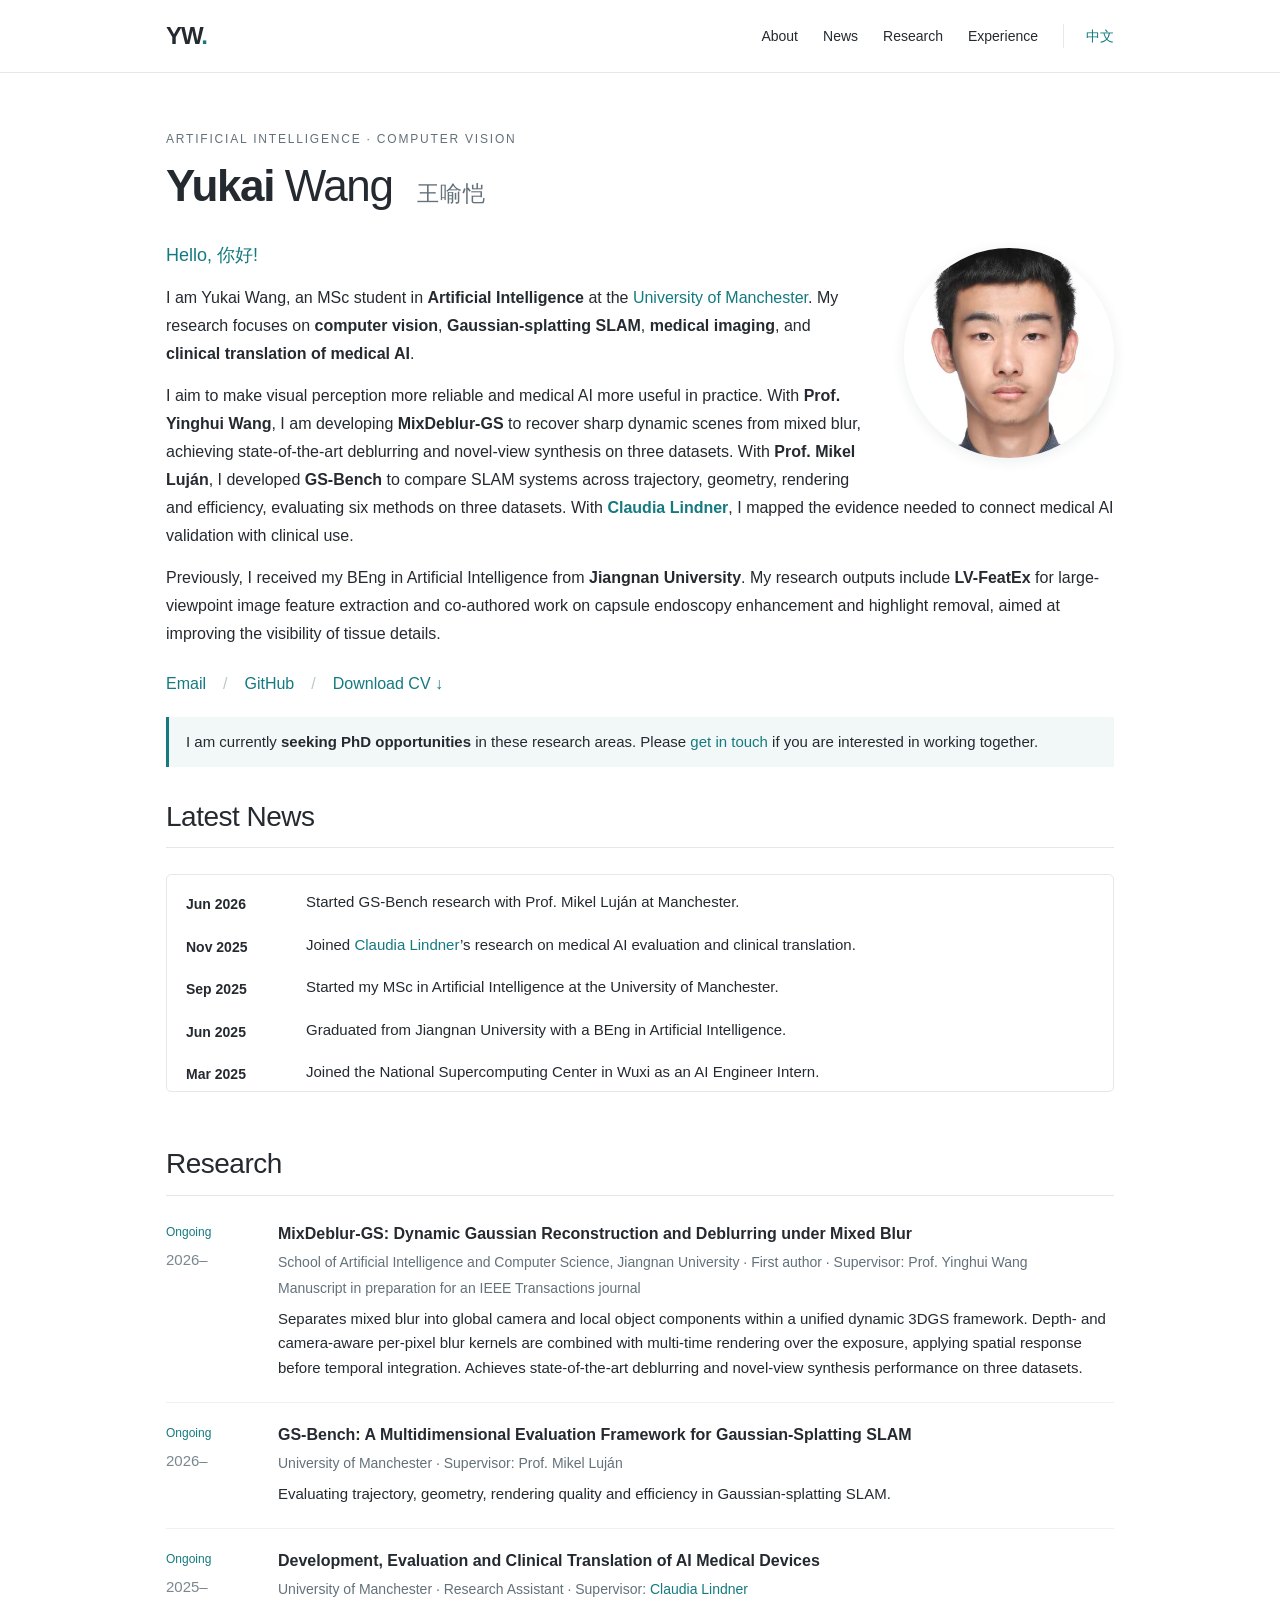
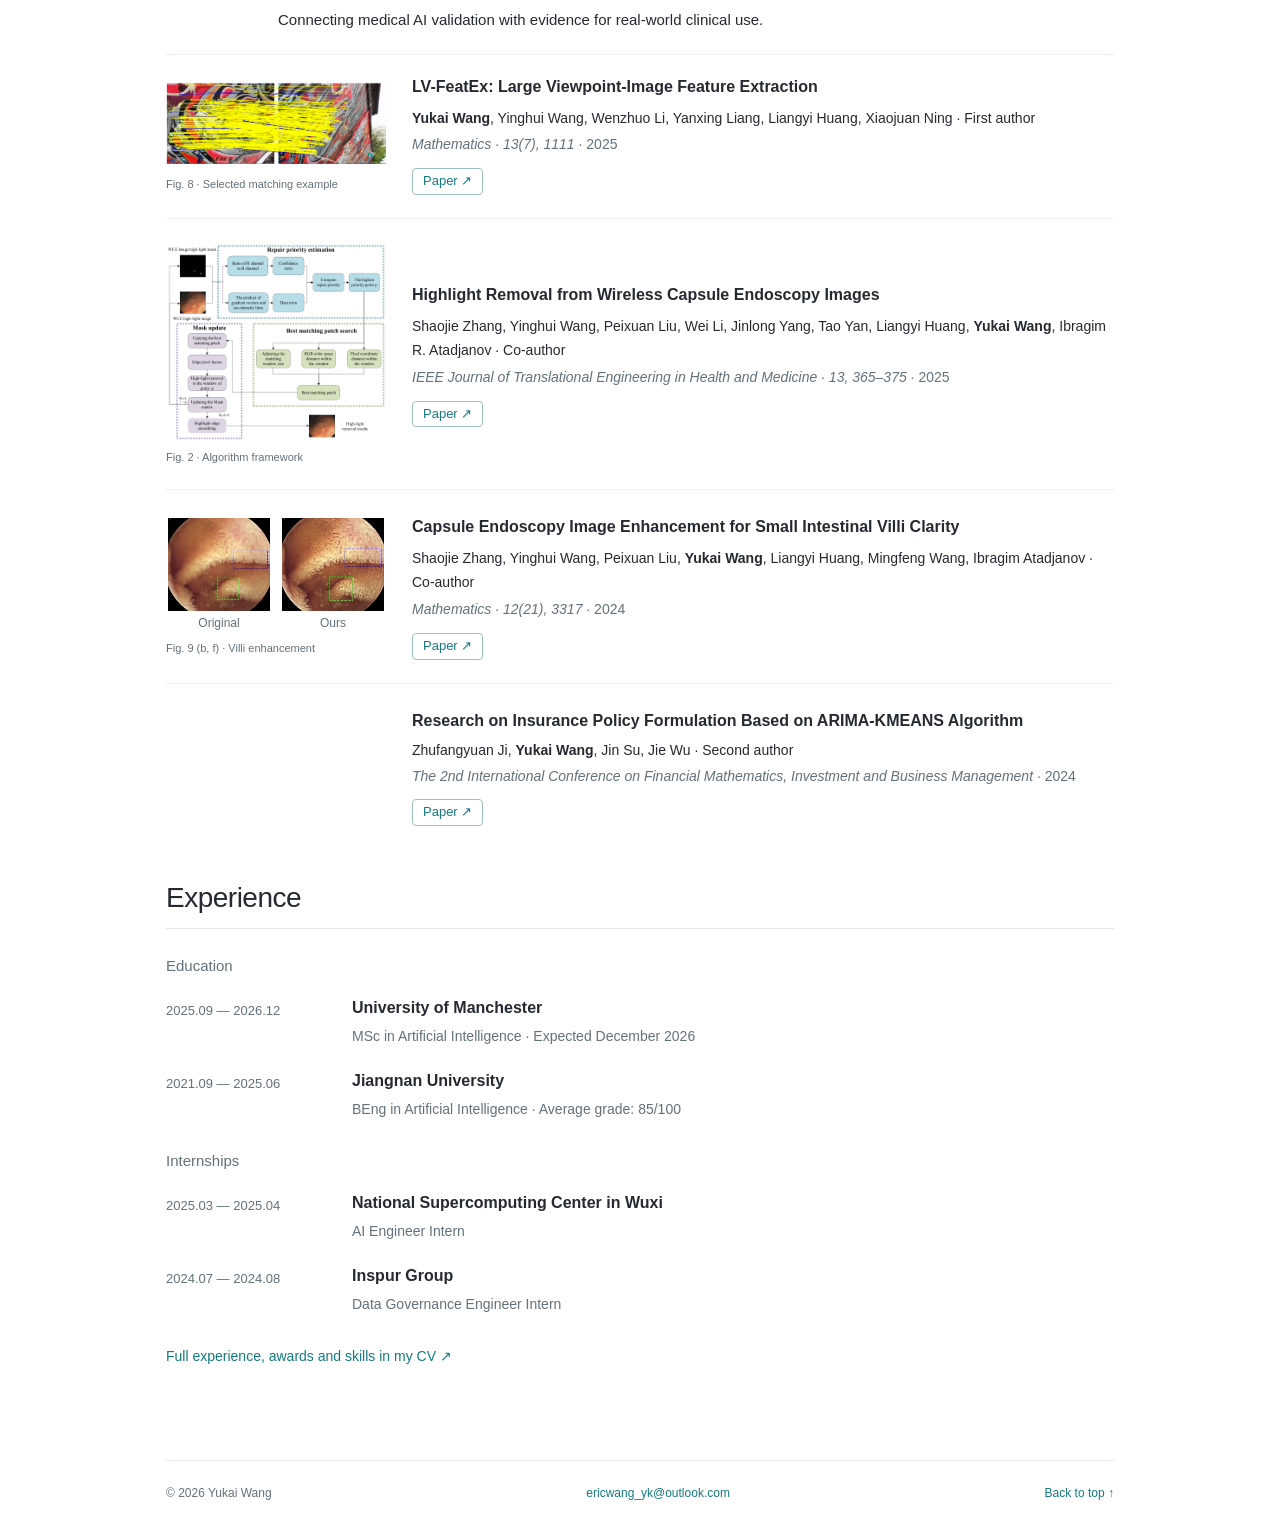
==== index.html @ 750ab18e "Add ongoing MixDeblur-GS research and update education" ====
<!doctype html>
<html lang="en"><head><meta charset="utf-8"><meta name="viewport" content="width=device-width, initial-scale=1"><title>Yukai Wang | Artificial Intelligence</title><meta name="description" content="Yukai Wang — MSc Artificial Intelligence at the University of Manchester. Research in computer vision, SLAM evaluation and medical AI."><meta name="author" content="Yukai Wang"><meta name="theme-color" content="#ffffff"><link rel="icon" href="favicon.svg" type="image/svg+xml"><link rel="stylesheet" href="style.css"><link rel="alternate" hreflang="en" href="https://ericwangyk.github.io/"><link rel="alternate" hreflang="zh-CN" href="https://ericwangyk.github.io/zh.html"><link rel="canonical" href="https://ericwangyk.github.io/"></head>
<body><a class="skip" href="#main">Skip to content</a><header class="topbar"><nav aria-label="Main navigation"><a class="wordmark" href="#about">YW<span>.</span></a><div class="navlinks"><a href="#about">About</a><a href="#news">News</a><a href="#publications">Research</a><a href="#experience">Experience</a><a class="language" href="zh.html" lang="zh-CN" aria-label="切换到中文版">中文</a></div></nav></header><main id="main"><section id="about" class="intro"><div class="heading"><p class="eyebrow">ARTIFICIAL INTELLIGENCE · COMPUTER VISION</p><h1><strong>Yukai</strong> Wang <span class="native">王喻恺</span></h1></div>
 <img class="portrait" src="portrait.jpg" alt="Portrait of Yukai Wang" width="210" height="210">
 <div class="bio"><p class="hello">Hello, 你好!</p><p>I am Yukai Wang, an MSc student in <strong>Artificial Intelligence</strong> at the <a href="https://www.manchester.ac.uk/">University of Manchester</a>. My research focuses on <strong>computer vision</strong>, <strong>Gaussian-splatting SLAM</strong>, <strong>medical imaging</strong>, and <strong>clinical translation of medical AI</strong>.</p>
 <p>I aim to make visual perception more reliable and medical AI more useful in practice. With <strong>Prof. Yinghui Wang</strong>, I am developing <strong>MixDeblur-GS</strong> to recover sharp dynamic scenes from mixed blur, achieving state-of-the-art deblurring and novel-view synthesis on three datasets. With <strong>Prof. Mikel Luján</strong>, I developed <strong>GS-Bench</strong> to compare SLAM systems across trajectory, geometry, rendering and efficiency, evaluating six methods on three datasets. With <strong><a href="https://personalpages.manchester.ac.uk/staff/claudia.lindner/">Claudia Lindner</a></strong>, I mapped the evidence needed to connect medical AI validation with clinical use.</p>
 <p>Previously, I received my BEng in Artificial Intelligence from <strong>Jiangnan University</strong>. My research outputs include <strong>LV-FeatEx</strong> for large-viewpoint image feature extraction and co-authored work on capsule endoscopy enhancement and highlight removal, aimed at improving the visibility of tissue details.</p></div>
 <div class="contact"><a href="mailto:ericwang_yk@outlook.com">Email</a><span>/</span><a href="https://github.com/Ericwangyk">GitHub</a><span>/</span><a href="Yukai_Wang.pdf" download>Download CV <span aria-hidden="true">↓</span></a></div>
 <p class="phd-notice">I am currently <strong>seeking PhD opportunities</strong> in these research areas. Please <a href="mailto:ericwang_yk@outlook.com">get in touch</a> if you are interested in working together.</p></section><section id="news"><h2>Latest News</h2><div class="news-list" tabindex="0" role="region" aria-label="Latest news, scroll for more"><div class="news-row"><time>Jun 2026</time><p>Started GS-Bench research with Prof. Mikel Luján at Manchester.</p></div><div class="news-row"><time>Nov 2025</time><p>Joined <a href="https://personalpages.manchester.ac.uk/staff/claudia.lindner/">Claudia Lindner</a>’s research on medical AI evaluation and clinical translation.</p></div><div class="news-row"><time>Sep 2025</time><p>Started my MSc in Artificial Intelligence at the University of Manchester.</p></div><div class="news-row"><time>Jun 2025</time><p>Graduated from Jiangnan University with a BEng in Artificial Intelligence.</p></div><div class="news-row"><time>Mar 2025</time><p>Joined the National Supercomputing Center in Wuxi as an AI Engineer Intern.</p></div><div class="news-row"><time>Jul 2024</time><p>Joined Inspur Group as a Data Governance Engineer Intern.</p></div></div></section><section id="publications"><h2>Research</h2><span id="research" class="anchor"></span><article class="publication"><div class="research-label"><span>Ongoing</span><time>2026–</time></div><div><h3>MixDeblur-GS: Dynamic Gaussian Reconstruction and Deblurring under Mixed Blur</h3><p class="meta">School of Artificial Intelligence and Computer Science, Jiangnan University · First author · Supervisor: Prof. Yinghui Wang</p><p class="meta">Manuscript in preparation for an IEEE Transactions journal</p><p class="research-brief">Separates mixed blur into global camera and local object components within a unified dynamic 3DGS framework. Depth- and camera-aware per-pixel blur kernels are combined with multi-time rendering over the exposure, applying spatial response before temporal integration. Achieves state-of-the-art deblurring and novel-view synthesis performance on three datasets.</p></div></article><article class="publication"><div class="research-label"><span>Ongoing</span><time>2026–</time></div><div><h3>GS-Bench: A Multidimensional Evaluation Framework for Gaussian-Splatting SLAM</h3><p class="meta">University of Manchester · Supervisor: Prof. Mikel Luján</p><p class="research-brief">Evaluating trajectory, geometry, rendering quality and efficiency in Gaussian-splatting SLAM.</p></div></article><article class="publication"><div class="research-label"><span>Ongoing</span><time>2025–</time></div><div><h3>Development, Evaluation and Clinical Translation of AI Medical Devices</h3><p class="meta">University of Manchester · Research Assistant · Supervisor: <a href="https://personalpages.manchester.ac.uk/staff/claudia.lindner/">Claudia Lindner</a></p><p class="research-brief">Connecting medical AI validation with evidence for real-world clinical use.</p></div></article><article class="publication illustrated"><figure class="paper-figure"><a href="lv-featex.png" target="_blank" rel="noopener" aria-label="View full figure: Feature matching across viewpoints"><img src="lv-teaser.png" alt="LV-FeatEx matching the same graffiti scene across viewpoints" loading="lazy" width="550" height="205"></a><figcaption><a href="https://www.mdpi.com/2227-7390/13/7/1111">Fig. 8 · Selected matching example</a></figcaption></figure><div><h3><a href="https://doi.org/10.3390/math13071111">LV-FeatEx: Large Viewpoint-Image Feature Extraction</a></h3><p class="authors"><strong>Yukai Wang</strong>, Yinghui Wang, Wenzhuo Li, Yanxing Liang, Liangyi Huang, Xiaojuan Ning · First author</p><p class="meta"><em>Mathematics · 13(7), 1111</em> · 2025</p><a class="paper-link" href="https://doi.org/10.3390/math13071111">Paper ↗</a></div></article><article class="publication illustrated"><figure class="paper-figure"><a href="highlight-flow.png" target="_blank" rel="noopener" aria-label="View full figure: Comparison of endoscopy highlight removal methods"><img src="highlight-flow.png" alt="Algorithm framework for capsule endoscopy highlight removal" loading="lazy" width="1016" height="912"></a><figcaption><a href="https://doi.org/10.1109/JTEHM.2025.3591236">Fig. 2 · Algorithm framework</a></figcaption></figure><div><h3><a href="https://doi.org/10.1109/JTEHM.2025.3591236">Highlight Removal from Wireless Capsule Endoscopy Images</a></h3><p class="authors">Shaojie Zhang, Yinghui Wang, Peixuan Liu, Wei Li, Jinlong Yang, Tao Yan, Liangyi Huang, <strong>Yukai Wang</strong>, Ibragim R. Atadjanov · Co-author</p><p class="meta"><em>IEEE Journal of Translational Engineering in Health and Medicine · 13, 365–375</em> · 2025</p><a class="paper-link" href="https://doi.org/10.1109/JTEHM.2025.3591236">Paper ↗</a></div></article><article class="publication illustrated"><figure class="paper-figure"><a href="villi.png" target="_blank" rel="noopener" aria-label="View full figure: Original and enhanced small-intestinal villi images"><span class="preview-pair"><span class="preview-panel"><img src="villi-before.png" alt="Original" loading="lazy"><span>Original</span></span><span class="preview-panel"><img src="villi-after.png" alt="Ours" loading="lazy"><span>Ours</span></span></span></a><figcaption><a href="https://doi.org/10.3390/math12213317">Fig. 9 (b, f) · Villi enhancement</a></figcaption></figure><div><h3><a href="https://www.mdpi.com/2227-7390/12/21/3317">Capsule Endoscopy Image Enhancement for Small Intestinal Villi Clarity</a></h3><p class="authors">Shaojie Zhang, Yinghui Wang, Peixuan Liu, <strong>Yukai Wang</strong>, Liangyi Huang, Mingfeng Wang, Ibragim Atadjanov · Co-author</p><p class="meta"><em>Mathematics · 12(21), 3317</em> · 2024</p><a class="paper-link" href="https://www.mdpi.com/2227-7390/12/21/3317">Paper ↗</a></div></article><article class="publication text-only"><div><h3><a href="https://doi.org/10.54097/491e2j22">Research on Insurance Policy Formulation Based on ARIMA-KMEANS Algorithm</a></h3><p class="authors">Zhufangyuan Ji, <strong>Yukai Wang</strong>, Jin Su, Jie Wu · Second author</p><p class="meta"><em>The 2nd International Conference on Financial Mathematics, Investment and Business Management</em> · 2024</p><a class="paper-link" href="https://doi.org/10.54097/491e2j22">Paper ↗</a></div></article></section><section id="experience"><h2>Experience</h2><h3 class="group-heading">Education</h3><article class="timeline-row compact"><time>2025.09 — 2026.12</time><div><h3>University of Manchester</h3><p class="meta">MSc in Artificial Intelligence · Expected December 2026</p></div></article><article class="timeline-row compact"><time>2021.09 — 2025.06</time><div><h3>Jiangnan University</h3><p class="meta">BEng in Artificial Intelligence · Average grade: 85/100</p></div></article><h3 class="group-heading">Internships</h3><article class="timeline-row compact"><time>2025.03 — 2025.04</time><div><h3>National Supercomputing Center in Wuxi</h3><p class="meta">AI Engineer Intern</p></div></article><article class="timeline-row compact"><time>2024.07 — 2024.08</time><div><h3>Inspur Group</h3><p class="meta">Data Governance Engineer Intern</p></div></article><p class="cv-note"><a href="Yukai_Wang.pdf">Full experience, awards and skills in my CV ↗</a></p></section></main><footer><span>© 2026 Yukai Wang</span><a href="mailto:ericwang_yk@outlook.com">ericwang_yk@outlook.com</a><a href="#about">Back to top ↑</a></footer></body></html>
---- style.css ----
:root{--ink:#242a30;--muted:#63717a;--accent:#147a80;--line:#e3e9e9;--soft:#f2f8f8}*{box-sizing:border-box}html{scroll-behavior:smooth;scroll-padding-top:100px}body{margin:0;background:white;color:var(--ink);font-family:-apple-system,BlinkMacSystemFont,"Segoe UI",Arial,"PingFang SC","Microsoft YaHei",sans-serif;font-size:16px;line-height:1.75}a{color:var(--accent);text-decoration:none;text-underline-offset:4px}a:hover{text-decoration:underline}a:focus-visible,summary:focus-visible{outline:2px solid var(--accent);outline-offset:5px;border-radius:2px}.topbar{position:sticky;top:0;background:rgba(255,255,255,.97);border-bottom:1px solid var(--line);z-index:10}.topbar nav{max-width:1020px;margin:auto;padding:15px 36px;display:flex;justify-content:space-between;align-items:center;gap:24px}.wordmark{font-size:24px;font-weight:750;letter-spacing:-1px;color:var(--ink)}.wordmark span{color:var(--accent)}.navlinks{display:flex;gap:25px;align-items:center}.navlinks a{font-size:14px;color:var(--ink)}.navlinks .language{color:var(--accent);border-left:1px solid var(--line);padding-left:22px}main{max-width:1020px;margin:auto;padding:56px 36px 38px}section{margin-bottom:54px}h1{font-size:44px;font-weight:350;line-height:1.25;letter-spacing:-1.4px;margin:8px 0 27px}h1 strong{font-weight:700}.native{font-size:22px;letter-spacing:1px;color:var(--muted);font-weight:400;margin-left:14px}.eyebrow{font-size:12px;letter-spacing:1.8px;color:var(--muted);margin:0}h2{font-size:28px;line-height:1.3;font-weight:500;letter-spacing:-.5px;margin:0 0 26px;padding-bottom:12px;border-bottom:1px solid var(--line)}h3{font-size:17px;line-height:1.5;font-weight:650;margin:0 0 5px}p{margin:0 0 14px}.portrait{float:right;width:210px;height:210px;object-fit:cover;object-position:center 28%;border-radius:50%;margin:8px 0 25px 38px;box-shadow:0 3px 14px #172d3915}.hello{color:var(--accent);font-size:18px;margin-bottom:12px}.bio strong{font-weight:600}.contact{clear:both;display:flex;gap:17px;align-items:center;padding:8px 0 19px}.contact>span{color:#bac7cb}.opportunity{background:var(--soft);border-left:3px solid var(--accent);padding:14px 19px;font-size:15px;margin:0}.research-row{display:grid;grid-template-columns:158px 1fr;gap:28px;margin-bottom:31px}.row-aside{padding-top:4px}.tag{display:block;color:var(--accent);font-size:16px;font-weight:650;margin-bottom:8px}.row-aside time,time{font-size:13px;color:var(--muted);white-space:nowrap}.research-row p{margin-bottom:9px}.meta{color:var(--muted);font-size:14px;line-height:1.65}.research-row .meta{margin-bottom:12px}.publication{display:grid;grid-template-columns:68px 1fr;gap:18px;padding:0 0 23px;margin-bottom:23px;border-bottom:1px solid #eef1f2}.publication:last-child{border:0;margin-bottom:0;padding-bottom:0}.publication time{font-size:17px;color:#7a888e;padding-top:1px}.publication h3 a{color:var(--ink)}.publication h3 a:hover{color:var(--accent)}.publication p{margin:3px 0}.authors{font-size:14px}.paper-link{display:inline-block;border:1px solid #9ebfc1;border-radius:4px;padding:1px 10px;font-size:12px;margin-top:8px}.timeline-row{display:grid;grid-template-columns:158px 1fr;gap:28px;margin-bottom:27px}.timeline-row time{padding-top:4px}.timeline-row p{margin-bottom:5px}.role{color:var(--accent);font-size:14px}details{font-size:14px;color:var(--muted);margin-top:8px}summary{width:fit-content;cursor:pointer;color:var(--accent)}details p{margin-top:8px!important}.awards{padding-left:21px}.awards li{padding-left:5px;margin-bottom:10px}.skills{display:grid;grid-template-columns:1fr 1fr;gap:30px}.skills h3{font-size:15px;color:var(--muted);font-weight:500}.skills p{margin:4px 0}footer{max-width:948px;border-top:1px solid var(--line);margin:0 auto;padding:22px 0 30px;display:flex;justify-content:space-between;gap:15px;color:var(--muted);font-size:12px}.skip{position:fixed;left:10px;top:-80px;padding:12px;background:white;z-index:20}.skip:focus{top:10px}::selection{background:#c7e5e5}@media(max-width:720px){.topbar nav{padding:12px 22px;gap:14px}.navlinks{gap:16px}.navlinks .language{padding-left:14px}main{padding:36px 24px 15px}h1{font-size:36px}.native{font-size:18px}.portrait{width:152px;height:152px;margin-left:23px}.research-row,.timeline-row{grid-template-columns:1fr;gap:9px}.row-aside{display:flex;align-items:center;gap:18px}.tag{margin:0}.research-row{margin-bottom:32px}.timeline-row{margin-bottom:24px}section{margin-bottom:42px}footer{margin:0 24px;flex-wrap:wrap}.eyebrow{font-size:11px;letter-spacing:1.1px}}@media(max-width:460px){.navlinks{gap:12px}.navlinks a{font-size:12px}.navlinks .language{padding-left:11px}.wordmark{font-size:21px}.topbar nav{padding:12px 16px}.portrait{float:none;display:block;width:156px;height:156px;margin:0 0 23px}.heading{margin-bottom:15px}h1{margin-bottom:20px}.skills{grid-template-columns:1fr;gap:16px}h2{font-size:25px}.publication{grid-template-columns:44px 1fr;gap:12px}.opportunity{padding:12px 15px}.contact{gap:13px;font-size:15px}}@media(prefers-reduced-motion:reduce){html{scroll-behavior:auto}}@media print{.topbar,.skip,.contact,footer{display:none}main{padding:0}section{break-inside:avoid}a{color:inherit}body{font-size:11pt}}

/* Concise academic homepage */
.intro{margin-bottom:32px}.news-list{margin-bottom:4px}.news-row{display:grid;grid-template-columns:100px 1fr;gap:20px;margin-bottom:11px}.news-row time{font-size:14px;color:var(--ink);padding-top:2px}.news-row p{margin:0;font-size:15px;line-height:1.65}.research-label{display:flex;flex-direction:column;gap:3px}.research-label span{font-size:12px;color:var(--accent)}.research-label time{font-size:15px}.research-brief{font-size:15px;line-height:1.65;margin-top:7px!important}.publication{grid-template-columns:90px 1fr;gap:22px;padding-bottom:18px;margin-bottom:20px}.publication h3{font-size:16px}.group-heading{font-size:15px;color:var(--muted);font-weight:500;margin:24px 0 18px}.compact{margin-bottom:16px}.compact h3{font-size:16px}.cv-note{margin-top:23px;font-size:14px}.anchor{scroll-margin-top:100px}.paper-link{font-size:13px}
@media(max-width:460px){.news-row{grid-template-columns:68px 1fr;gap:14px}.news-row time{font-size:12px}.publication{grid-template-columns:55px 1fr;gap:14px}.research-label span{font-size:12px}.research-label time{font-size:13px}.news-row p{font-size:15px}}

/* Research profile and scrollable news */
.bio strong{font-weight:700}.phd-notice{clear:both;border-left:3px solid var(--accent);background:var(--soft);padding:12px 17px;margin:0 0 28px;font-size:15px}.news-list{max-height:218px;overflow-y:scroll;padding:15px 19px 6px;border:1px solid var(--line);border-radius:5px;scrollbar-width:thin;scrollbar-color:#8babad #f4f7f7;scrollbar-gutter:stable;overscroll-behavior-y:contain}.news-list:focus-visible{outline:2px solid var(--accent);outline-offset:4px}.news-row{margin-bottom:16px}.news-row time{font-weight:550}.news-list::-webkit-scrollbar{width:7px}.news-list::-webkit-scrollbar-thumb{background:#8babad;border-radius:8px}.news-list::-webkit-scrollbar-track{background:#f4f7f7}

/* Original-paper thumbnails, academic list layout */
.publication.illustrated{grid-template-columns:220px minmax(0,1fr);gap:26px;align-items:center;padding-bottom:23px;margin-bottom:25px}.paper-figure{margin:0;min-width:0}.paper-figure>a{display:flex;align-items:center;justify-content:center;height:146px;border:1px solid var(--line);border-radius:5px;background:#fff;overflow:hidden}.paper-figure img{width:100%;height:100%;object-fit:contain;padding:5px;transition:transform .18s ease}.paper-figure>a:hover img{transform:scale(1.025)}.paper-figure figcaption{font-size:11px;line-height:1.4;margin-top:6px}.paper-figure figcaption a{color:var(--muted)}.illustrated h3{line-height:1.5}.illustrated .authors{margin-top:7px}.illustrated .paper-link{margin-top:9px}@media(max-width:720px){.publication.illustrated{grid-template-columns:160px minmax(0,1fr);gap:18px}.paper-figure>a{height:116px}}@media(max-width:520px){.publication.illustrated{grid-template-columns:1fr;gap:14px}.paper-figure{width:min(100%,260px)}.paper-figure>a{height:165px}.paper-figure figcaption{font-size:12px}}@media(prefers-reduced-motion:reduce){.paper-figure img{transition:none}}

/* Representative results: large subjects, simple comparisons, no thumbnail card. */
.paper-figure>a{height:auto;min-height:90px;border:0;border-radius:0;overflow:visible;background:transparent}
.paper-figure img{display:block;width:100%;height:auto;padding:0;object-fit:contain}
.paper-figure>a:hover img{transform:none}
.preview-pair{display:grid;grid-template-columns:1fr 1fr;gap:8px;width:100%;align-items:start}
.preview-panel{display:block;text-align:center;min-width:0}
.preview-panel>span{display:block;margin-top:5px;font-size:12px;color:var(--muted);line-height:1.3}
.preview-panel img{aspect-ratio:1.14;object-fit:contain}
.paper-figure figcaption{margin-top:9px}
.publication.text-only{grid-template-columns:minmax(0,1fr);padding-left:246px}
@media(max-width:720px){.publication.text-only{padding-left:178px}}
@media(max-width:520px){.publication.text-only{padding-left:0}.paper-figure>a{height:auto;min-height:0}.paper-figure{width:min(100%,280px)}}
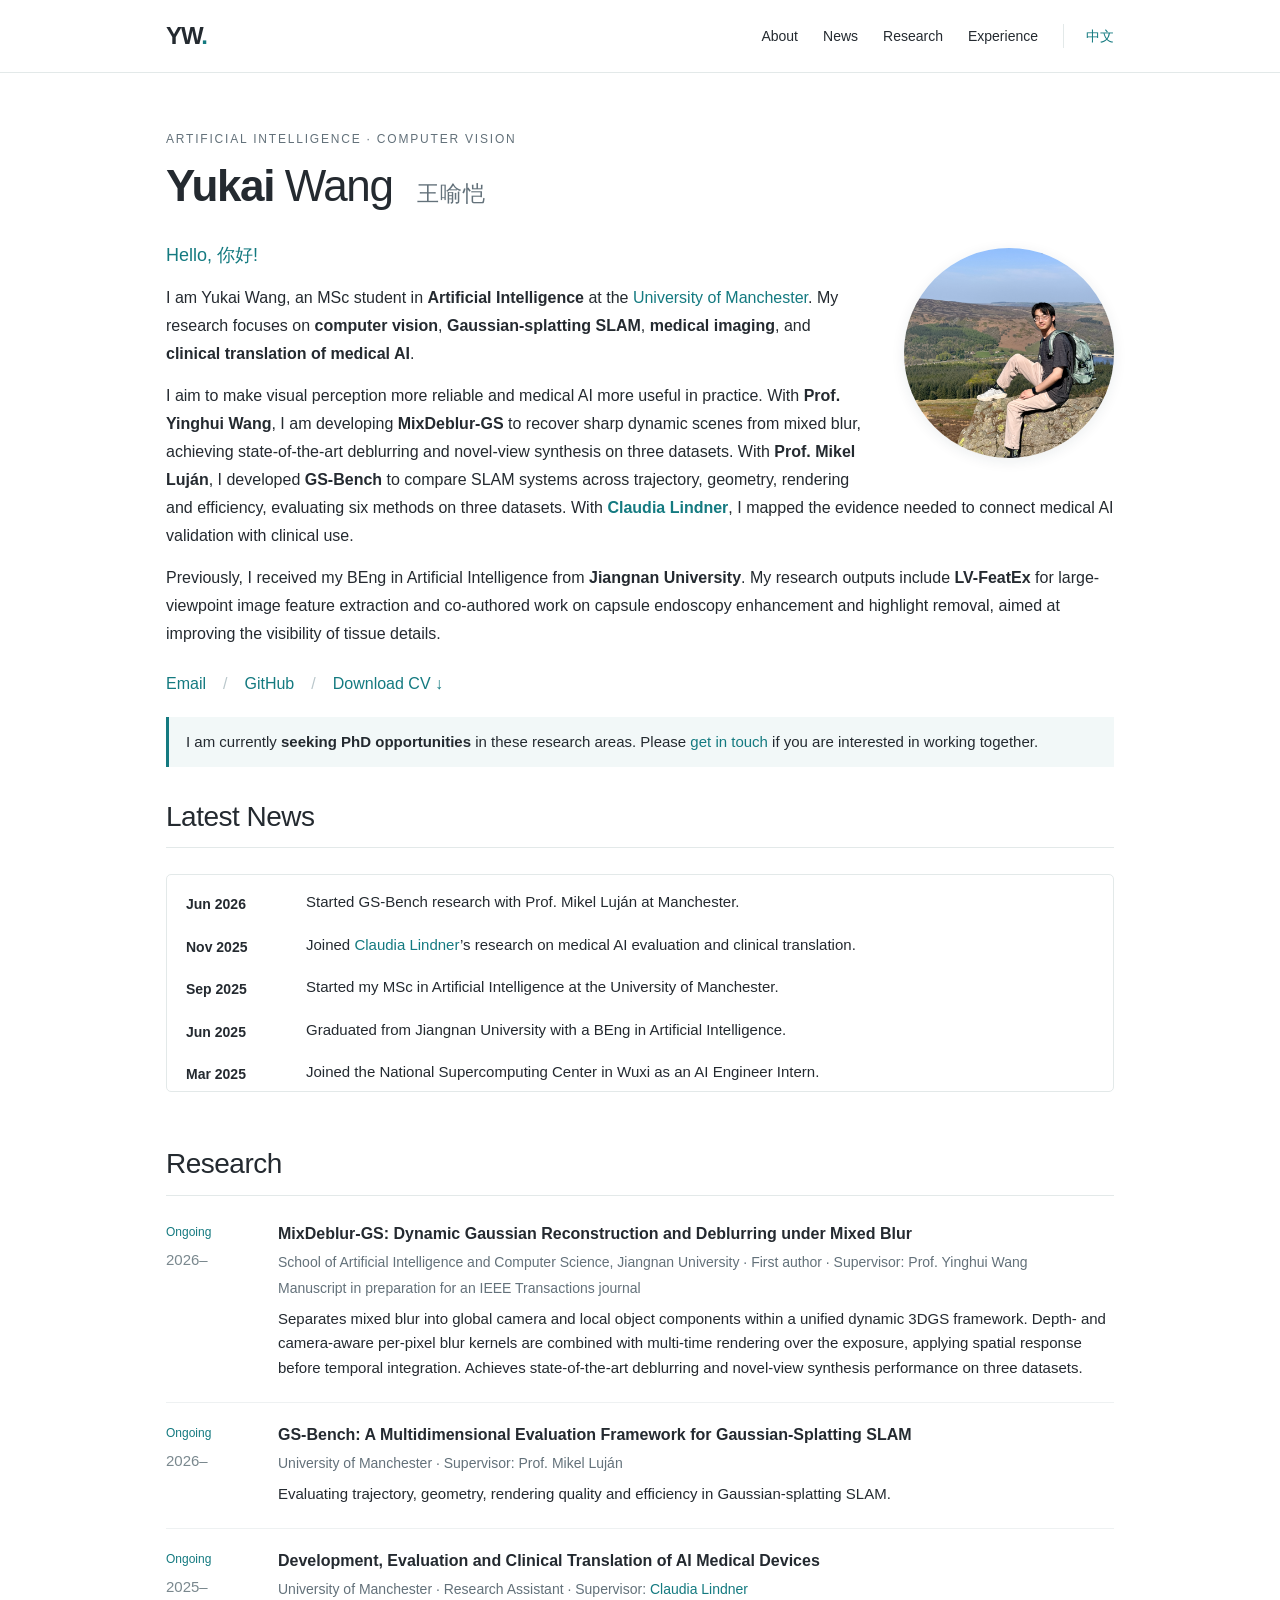
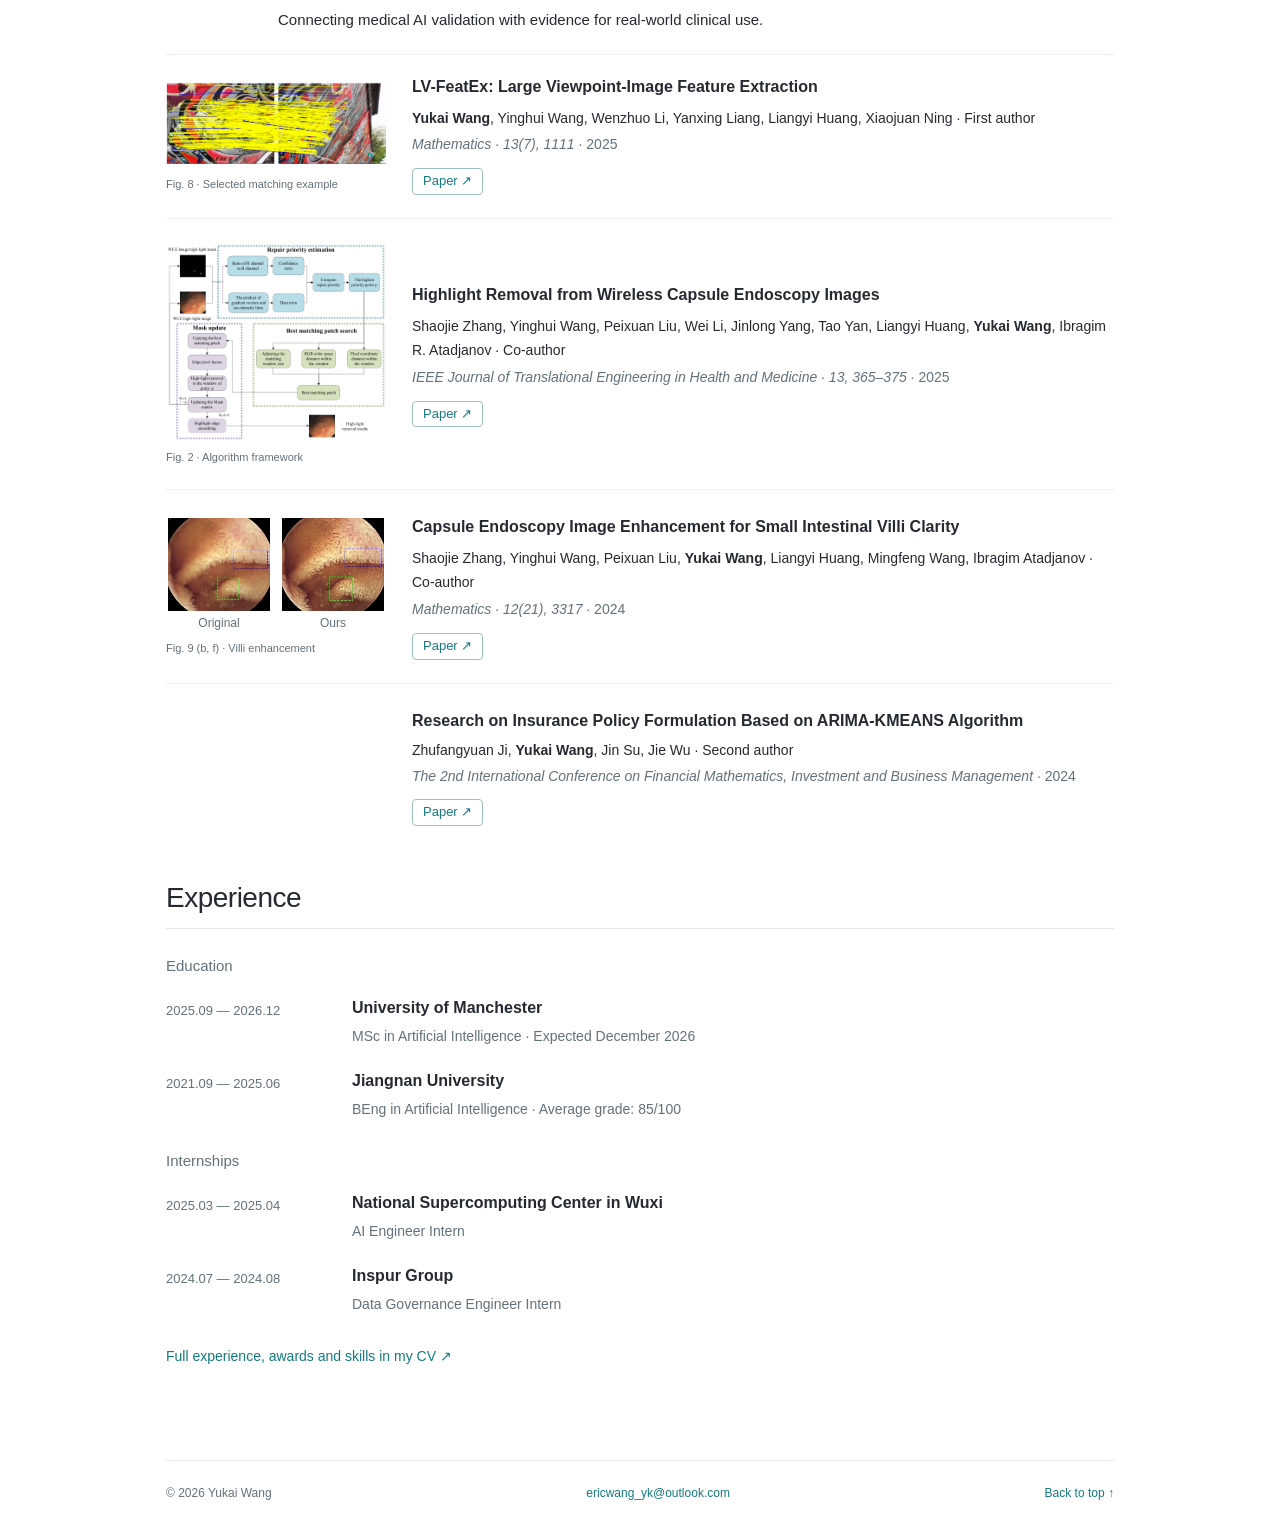
==== commit 3c06e1aa: "Add hover flip between outdoor portrait and headshot" ====
--- a/index.html
+++ b/index.html
@@ -1,7 +1,7 @@
 <!doctype html>
 <html lang="en"><head><meta charset="utf-8"><meta name="viewport" content="width=device-width, initial-scale=1"><title>Yukai Wang | Artificial Intelligence</title><meta name="description" content="Yukai Wang — MSc Artificial Intelligence at the University of Manchester. Research in computer vision, SLAM evaluation and medical AI."><meta name="author" content="Yukai Wang"><meta name="theme-color" content="#ffffff"><link rel="icon" href="favicon.svg" type="image/svg+xml"><link rel="stylesheet" href="style.css"><link rel="alternate" hreflang="en" href="https://ericwangyk.github.io/"><link rel="alternate" hreflang="zh-CN" href="https://ericwangyk.github.io/zh.html"><link rel="canonical" href="https://ericwangyk.github.io/"></head>
 <body><a class="skip" href="#main">Skip to content</a><header class="topbar"><nav aria-label="Main navigation"><a class="wordmark" href="#about">YW<span>.</span></a><div class="navlinks"><a href="#about">About</a><a href="#news">News</a><a href="#publications">Research</a><a href="#experience">Experience</a><a class="language" href="zh.html" lang="zh-CN" aria-label="切换到中文版">中文</a></div></nav></header><main id="main"><section id="about" class="intro"><div class="heading"><p class="eyebrow">ARTIFICIAL INTELLIGENCE · COMPUTER VISION</p><h1><strong>Yukai</strong> Wang <span class="native">王喻恺</span></h1></div>
- <img class="portrait" src="portrait.jpg" alt="Portrait of Yukai Wang" width="210" height="210">
+ <div class="portrait portrait-flip" tabindex="0" role="img" aria-label="Yukai Wang outdoors. Hover or focus to see a headshot."><div class="portrait-inner"><img class="portrait-face portrait-front" src="portrait-outdoor.jpg" alt="" aria-hidden="true" width="210" height="210"><img class="portrait-face portrait-back" src="portrait.jpg" alt="" aria-hidden="true" width="210" height="210"></div></div>
  <div class="bio"><p class="hello">Hello, 你好!</p><p>I am Yukai Wang, an MSc student in <strong>Artificial Intelligence</strong> at the <a href="https://www.manchester.ac.uk/">University of Manchester</a>. My research focuses on <strong>computer vision</strong>, <strong>Gaussian-splatting SLAM</strong>, <strong>medical imaging</strong>, and <strong>clinical translation of medical AI</strong>.</p>
  <p>I aim to make visual perception more reliable and medical AI more useful in practice. With <strong>Prof. Yinghui Wang</strong>, I am developing <strong>MixDeblur-GS</strong> to recover sharp dynamic scenes from mixed blur, achieving state-of-the-art deblurring and novel-view synthesis on three datasets. With <strong>Prof. Mikel Luján</strong>, I developed <strong>GS-Bench</strong> to compare SLAM systems across trajectory, geometry, rendering and efficiency, evaluating six methods on three datasets. With <strong><a href="https://personalpages.manchester.ac.uk/staff/claudia.lindner/">Claudia Lindner</a></strong>, I mapped the evidence needed to connect medical AI validation with clinical use.</p>
  <p>Previously, I received my BEng in Artificial Intelligence from <strong>Jiangnan University</strong>. My research outputs include <strong>LV-FeatEx</strong> for large-viewpoint image feature extraction and co-authored work on capsule endoscopy enhancement and highlight removal, aimed at improving the visibility of tissue details.</p></div>
--- a/style.css
+++ b/style.css
@@ -22,3 +22,14 @@
 .publication.text-only{grid-template-columns:minmax(0,1fr);padding-left:246px}
 @media(max-width:720px){.publication.text-only{padding-left:178px}}
 @media(max-width:520px){.publication.text-only{padding-left:0}.paper-figure>a{height:auto;min-height:0}.paper-figure{width:min(100%,280px)}}
+
+/* Flip portrait */
+.portrait-flip{perspective:1000px;box-shadow:none;cursor:default}
+.portrait-inner{position:relative;width:100%;height:100%;transform-style:preserve-3d;transition:transform .65s cubic-bezier(.2,.7,.2,1)}
+.portrait-face{position:absolute;inset:0;display:block;width:100%;height:100%;object-fit:cover;border-radius:50%;backface-visibility:hidden;-webkit-backface-visibility:hidden;box-shadow:0 3px 14px #172d3915}
+.portrait-front{object-position:85% center;transform:rotateY(0deg)}
+.portrait-back{object-position:center 28%;transform:rotateY(180deg)}
+.portrait-flip:hover .portrait-inner,.portrait-flip:focus-visible .portrait-inner{transform:rotateY(180deg)}
+.portrait-flip:focus-visible{outline:2px solid var(--accent);outline-offset:6px}
+@media(prefers-reduced-motion:reduce){.portrait-inner{transition:none}}
+@media print{.portrait-flip .portrait-inner{transform:none}}
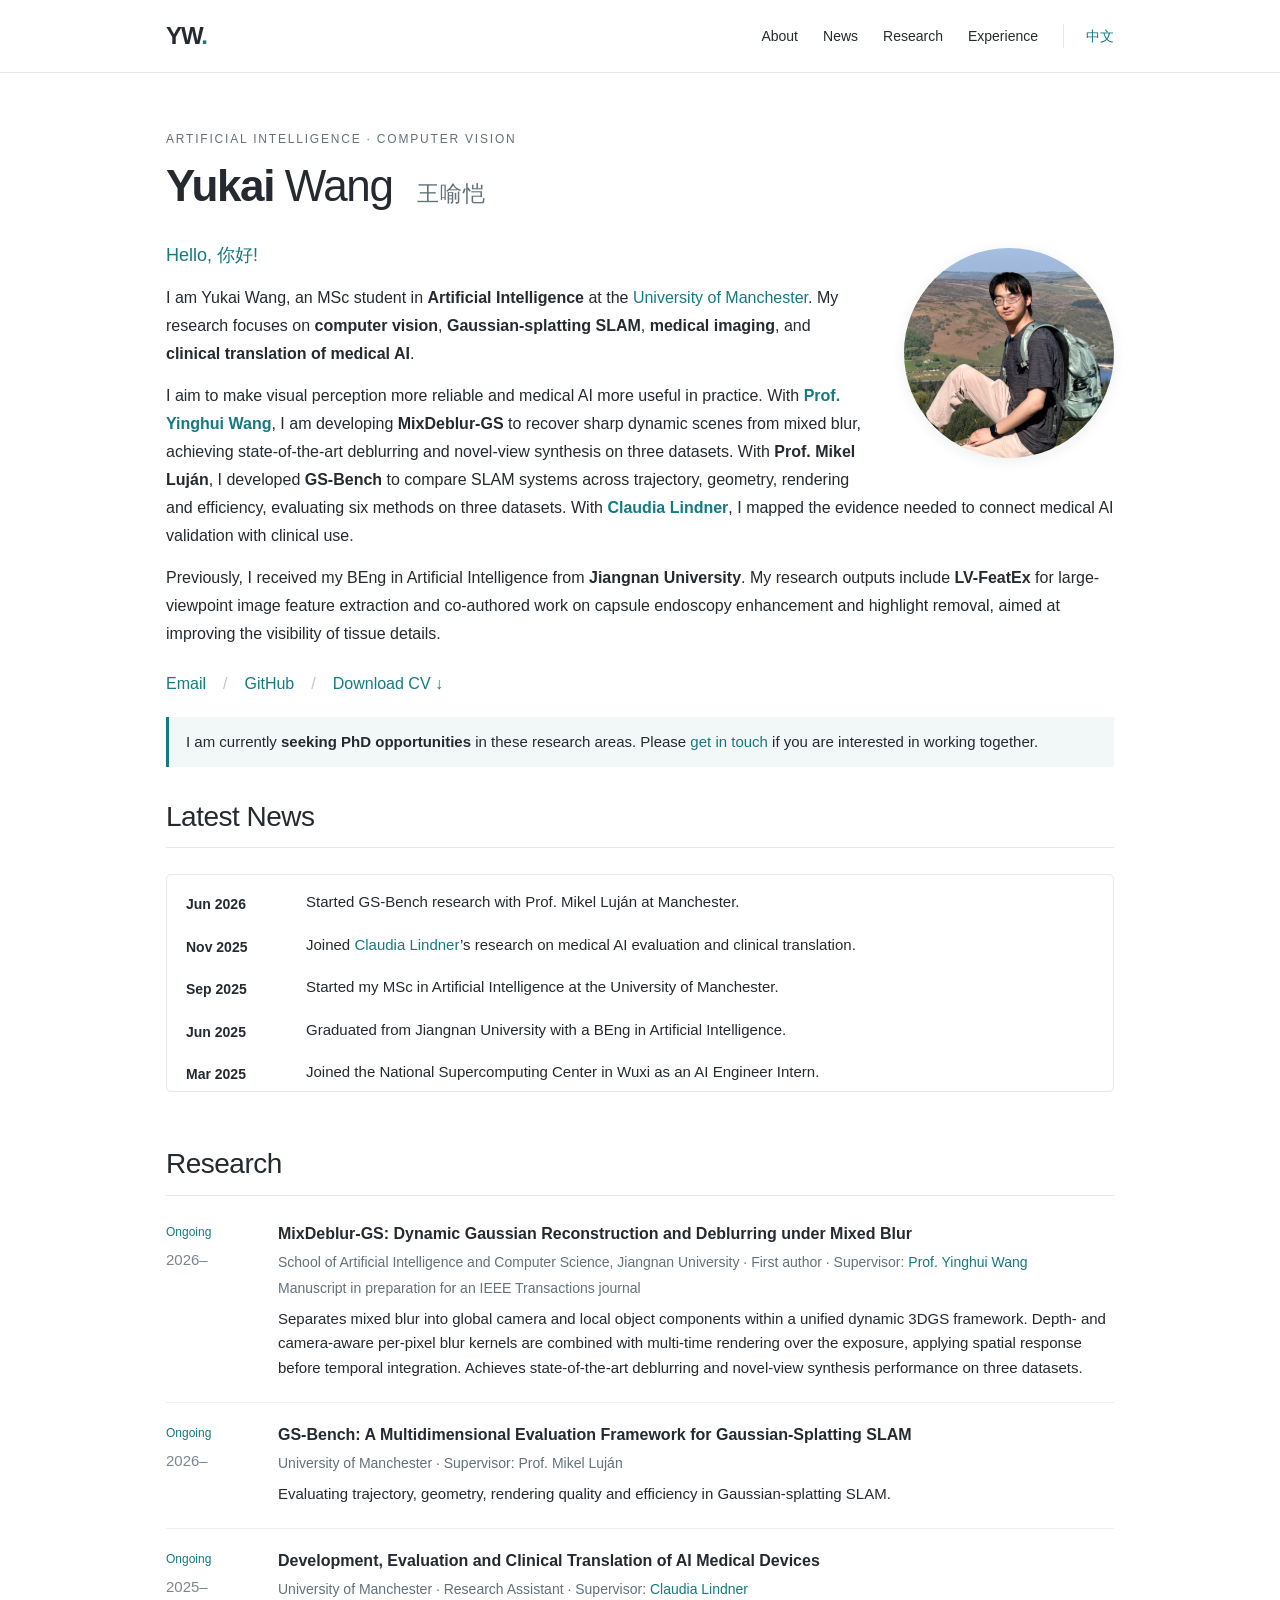
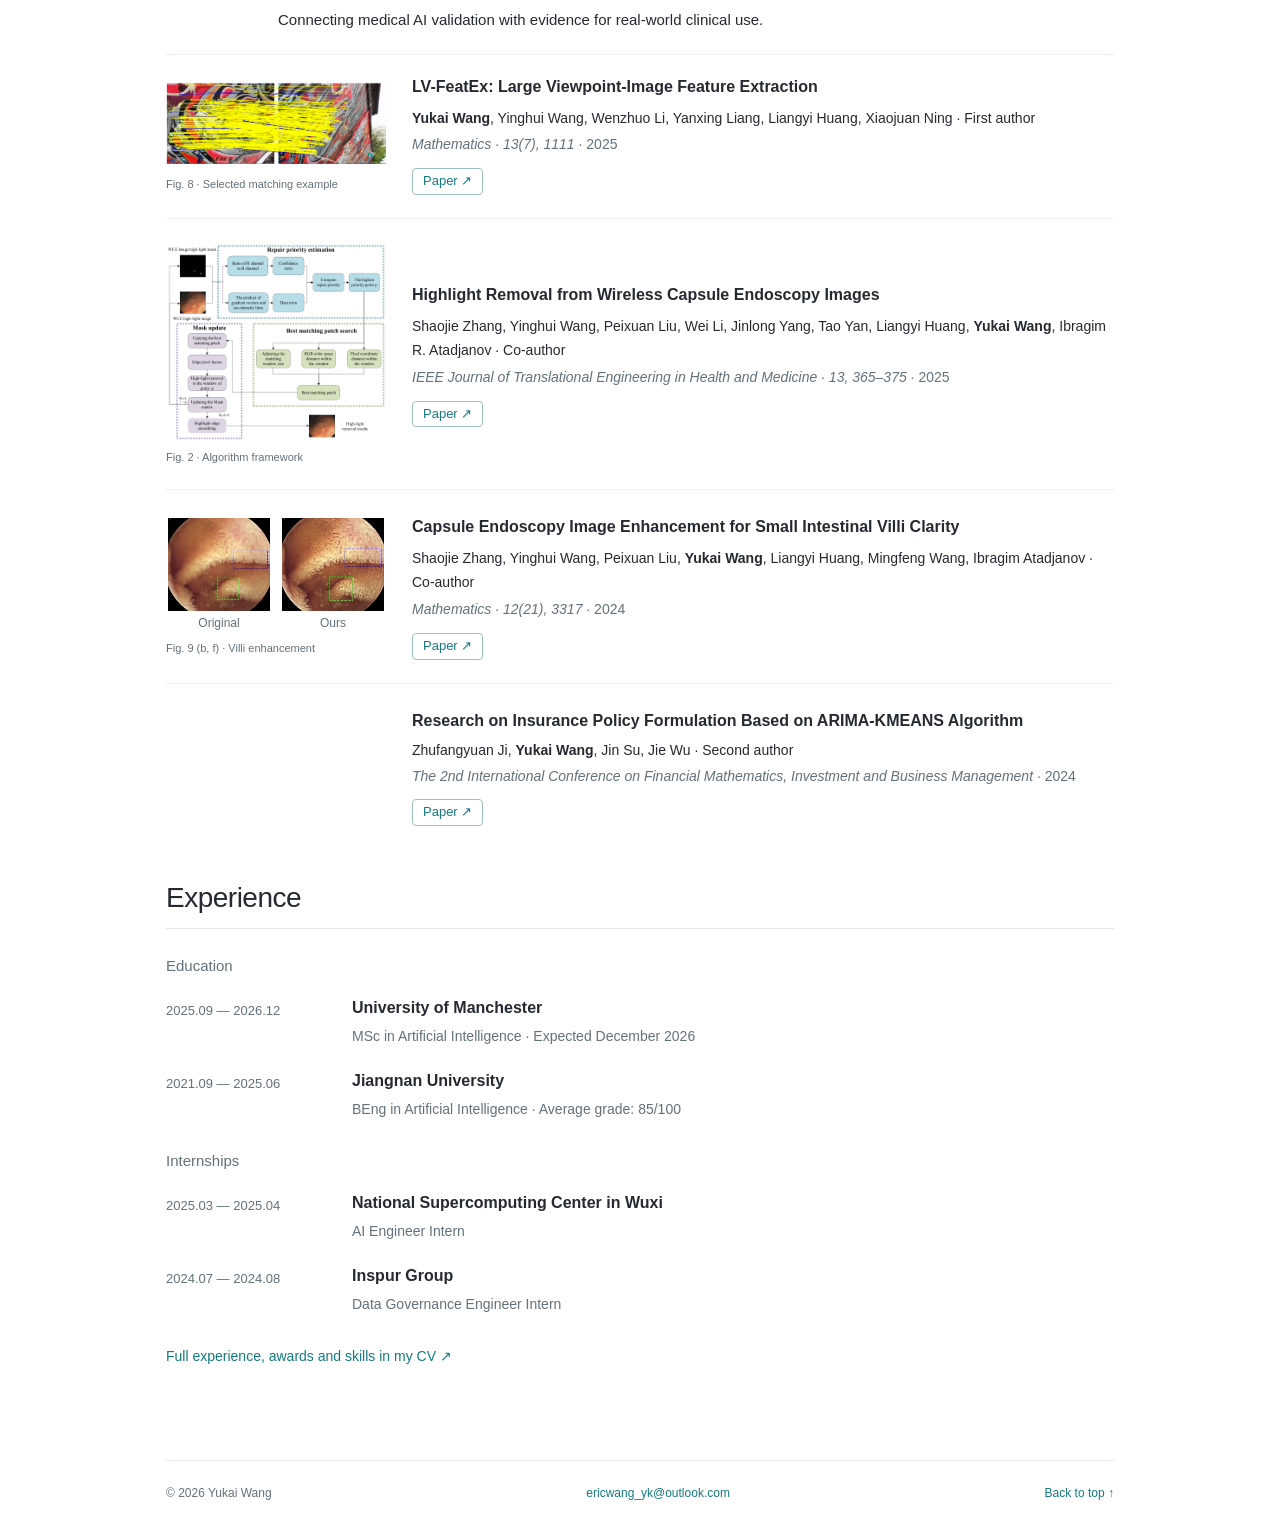
==== commit ea8ce94b: "Focus outdoor portrait on subject and link supervisor homepage" ====
--- a/index.html
+++ b/index.html
@@ -1,9 +1,9 @@
 <!doctype html>
 <html lang="en"><head><meta charset="utf-8"><meta name="viewport" content="width=device-width, initial-scale=1"><title>Yukai Wang | Artificial Intelligence</title><meta name="description" content="Yukai Wang — MSc Artificial Intelligence at the University of Manchester. Research in computer vision, SLAM evaluation and medical AI."><meta name="author" content="Yukai Wang"><meta name="theme-color" content="#ffffff"><link rel="icon" href="favicon.svg" type="image/svg+xml"><link rel="stylesheet" href="style.css"><link rel="alternate" hreflang="en" href="https://ericwangyk.github.io/"><link rel="alternate" hreflang="zh-CN" href="https://ericwangyk.github.io/zh.html"><link rel="canonical" href="https://ericwangyk.github.io/"></head>
 <body><a class="skip" href="#main">Skip to content</a><header class="topbar"><nav aria-label="Main navigation"><a class="wordmark" href="#about">YW<span>.</span></a><div class="navlinks"><a href="#about">About</a><a href="#news">News</a><a href="#publications">Research</a><a href="#experience">Experience</a><a class="language" href="zh.html" lang="zh-CN" aria-label="切换到中文版">中文</a></div></nav></header><main id="main"><section id="about" class="intro"><div class="heading"><p class="eyebrow">ARTIFICIAL INTELLIGENCE · COMPUTER VISION</p><h1><strong>Yukai</strong> Wang <span class="native">王喻恺</span></h1></div>
- <div class="portrait portrait-flip" tabindex="0" role="img" aria-label="Yukai Wang outdoors. Hover or focus to see a headshot."><div class="portrait-inner"><img class="portrait-face portrait-front" src="portrait-outdoor.jpg" alt="" aria-hidden="true" width="210" height="210"><img class="portrait-face portrait-back" src="portrait.jpg" alt="" aria-hidden="true" width="210" height="210"></div></div>
+ <div class="portrait portrait-flip" tabindex="0" role="img" aria-label="Yukai Wang outdoors. Hover or focus to see a headshot."><div class="portrait-inner"><span class="portrait-face portrait-front"><img src="portrait-outdoor.jpg" alt="" aria-hidden="true" width="210" height="210"></span><img class="portrait-face portrait-back" src="portrait.jpg" alt="" aria-hidden="true" width="210" height="210"></div></div>
  <div class="bio"><p class="hello">Hello, 你好!</p><p>I am Yukai Wang, an MSc student in <strong>Artificial Intelligence</strong> at the <a href="https://www.manchester.ac.uk/">University of Manchester</a>. My research focuses on <strong>computer vision</strong>, <strong>Gaussian-splatting SLAM</strong>, <strong>medical imaging</strong>, and <strong>clinical translation of medical AI</strong>.</p>
- <p>I aim to make visual perception more reliable and medical AI more useful in practice. With <strong>Prof. Yinghui Wang</strong>, I am developing <strong>MixDeblur-GS</strong> to recover sharp dynamic scenes from mixed blur, achieving state-of-the-art deblurring and novel-view synthesis on three datasets. With <strong>Prof. Mikel Luján</strong>, I developed <strong>GS-Bench</strong> to compare SLAM systems across trajectory, geometry, rendering and efficiency, evaluating six methods on three datasets. With <strong><a href="https://personalpages.manchester.ac.uk/staff/claudia.lindner/">Claudia Lindner</a></strong>, I mapped the evidence needed to connect medical AI validation with clinical use.</p>
+ <p>I aim to make visual perception more reliable and medical AI more useful in practice. With <strong><a href="https://ai.jiangnan.edu.cn/info/1008/2056.htm">Prof. Yinghui Wang</a></strong>, I am developing <strong>MixDeblur-GS</strong> to recover sharp dynamic scenes from mixed blur, achieving state-of-the-art deblurring and novel-view synthesis on three datasets. With <strong>Prof. Mikel Luján</strong>, I developed <strong>GS-Bench</strong> to compare SLAM systems across trajectory, geometry, rendering and efficiency, evaluating six methods on three datasets. With <strong><a href="https://personalpages.manchester.ac.uk/staff/claudia.lindner/">Claudia Lindner</a></strong>, I mapped the evidence needed to connect medical AI validation with clinical use.</p>
  <p>Previously, I received my BEng in Artificial Intelligence from <strong>Jiangnan University</strong>. My research outputs include <strong>LV-FeatEx</strong> for large-viewpoint image feature extraction and co-authored work on capsule endoscopy enhancement and highlight removal, aimed at improving the visibility of tissue details.</p></div>
  <div class="contact"><a href="mailto:ericwang_yk@outlook.com">Email</a><span>/</span><a href="https://github.com/Ericwangyk">GitHub</a><span>/</span><a href="Yukai_Wang.pdf" download>Download CV <span aria-hidden="true">↓</span></a></div>
- <p class="phd-notice">I am currently <strong>seeking PhD opportunities</strong> in these research areas. Please <a href="mailto:ericwang_yk@outlook.com">get in touch</a> if you are interested in working together.</p></section><section id="news"><h2>Latest News</h2><div class="news-list" tabindex="0" role="region" aria-label="Latest news, scroll for more"><div class="news-row"><time>Jun 2026</time><p>Started GS-Bench research with Prof. Mikel Luján at Manchester.</p></div><div class="news-row"><time>Nov 2025</time><p>Joined <a href="https://personalpages.manchester.ac.uk/staff/claudia.lindner/">Claudia Lindner</a>’s research on medical AI evaluation and clinical translation.</p></div><div class="news-row"><time>Sep 2025</time><p>Started my MSc in Artificial Intelligence at the University of Manchester.</p></div><div class="news-row"><time>Jun 2025</time><p>Graduated from Jiangnan University with a BEng in Artificial Intelligence.</p></div><div class="news-row"><time>Mar 2025</time><p>Joined the National Supercomputing Center in Wuxi as an AI Engineer Intern.</p></div><div class="news-row"><time>Jul 2024</time><p>Joined Inspur Group as a Data Governance Engineer Intern.</p></div></div></section><section id="publications"><h2>Research</h2><span id="research" class="anchor"></span><article class="publication"><div class="research-label"><span>Ongoing</span><time>2026–</time></div><div><h3>MixDeblur-GS: Dynamic Gaussian Reconstruction and Deblurring under Mixed Blur</h3><p class="meta">School of Artificial Intelligence and Computer Science, Jiangnan University · First author · Supervisor: Prof. Yinghui Wang</p><p class="meta">Manuscript in preparation for an IEEE Transactions journal</p><p class="research-brief">Separates mixed blur into global camera and local object components within a unified dynamic 3DGS framework. Depth- and camera-aware per-pixel blur kernels are combined with multi-time rendering over the exposure, applying spatial response before temporal integration. Achieves state-of-the-art deblurring and novel-view synthesis performance on three datasets.</p></div></article><article class="publication"><div class="research-label"><span>Ongoing</span><time>2026–</time></div><div><h3>GS-Bench: A Multidimensional Evaluation Framework for Gaussian-Splatting SLAM</h3><p class="meta">University of Manchester · Supervisor: Prof. Mikel Luján</p><p class="research-brief">Evaluating trajectory, geometry, rendering quality and efficiency in Gaussian-splatting SLAM.</p></div></article><article class="publication"><div class="research-label"><span>Ongoing</span><time>2025–</time></div><div><h3>Development, Evaluation and Clinical Translation of AI Medical Devices</h3><p class="meta">University of Manchester · Research Assistant · Supervisor: <a href="https://personalpages.manchester.ac.uk/staff/claudia.lindner/">Claudia Lindner</a></p><p class="research-brief">Connecting medical AI validation with evidence for real-world clinical use.</p></div></article><article class="publication illustrated"><figure class="paper-figure"><a href="lv-featex.png" target="_blank" rel="noopener" aria-label="View full figure: Feature matching across viewpoints"><img src="lv-teaser.png" alt="LV-FeatEx matching the same graffiti scene across viewpoints" loading="lazy" width="550" height="205"></a><figcaption><a href="https://www.mdpi.com/2227-7390/13/7/1111">Fig. 8 · Selected matching example</a></figcaption></figure><div><h3><a href="https://doi.org/10.3390/math13071111">LV-FeatEx: Large Viewpoint-Image Feature Extraction</a></h3><p class="authors"><strong>Yukai Wang</strong>, Yinghui Wang, Wenzhuo Li, Yanxing Liang, Liangyi Huang, Xiaojuan Ning · First author</p><p class="meta"><em>Mathematics · 13(7), 1111</em> · 2025</p><a class="paper-link" href="https://doi.org/10.3390/math13071111">Paper ↗</a></div></article><article class="publication illustrated"><figure class="paper-figure"><a href="highlight-flow.png" target="_blank" rel="noopener" aria-label="View full figure: Comparison of endoscopy highlight removal methods"><img src="highlight-flow.png" alt="Algorithm framework for capsule endoscopy highlight removal" loading="lazy" width="1016" height="912"></a><figcaption><a href="https://doi.org/10.1109/JTEHM.2025.3591236">Fig. 2 · Algorithm framework</a></figcaption></figure><div><h3><a href="https://doi.org/10.1109/JTEHM.2025.3591236">Highlight Removal from Wireless Capsule Endoscopy Images</a></h3><p class="authors">Shaojie Zhang, Yinghui Wang, Peixuan Liu, Wei Li, Jinlong Yang, Tao Yan, Liangyi Huang, <strong>Yukai Wang</strong>, Ibragim R. Atadjanov · Co-author</p><p class="meta"><em>IEEE Journal of Translational Engineering in Health and Medicine · 13, 365–375</em> · 2025</p><a class="paper-link" href="https://doi.org/10.1109/JTEHM.2025.3591236">Paper ↗</a></div></article><article class="publication illustrated"><figure class="paper-figure"><a href="villi.png" target="_blank" rel="noopener" aria-label="View full figure: Original and enhanced small-intestinal villi images"><span class="preview-pair"><span class="preview-panel"><img src="villi-before.png" alt="Original" loading="lazy"><span>Original</span></span><span class="preview-panel"><img src="villi-after.png" alt="Ours" loading="lazy"><span>Ours</span></span></span></a><figcaption><a href="https://doi.org/10.3390/math12213317">Fig. 9 (b, f) · Villi enhancement</a></figcaption></figure><div><h3><a href="https://www.mdpi.com/2227-7390/12/21/3317">Capsule Endoscopy Image Enhancement for Small Intestinal Villi Clarity</a></h3><p class="authors">Shaojie Zhang, Yinghui Wang, Peixuan Liu, <strong>Yukai Wang</strong>, Liangyi Huang, Mingfeng Wang, Ibragim Atadjanov · Co-author</p><p class="meta"><em>Mathematics · 12(21), 3317</em> · 2024</p><a class="paper-link" href="https://www.mdpi.com/2227-7390/12/21/3317">Paper ↗</a></div></article><article class="publication text-only"><div><h3><a href="https://doi.org/10.54097/491e2j22">Research on Insurance Policy Formulation Based on ARIMA-KMEANS Algorithm</a></h3><p class="authors">Zhufangyuan Ji, <strong>Yukai Wang</strong>, Jin Su, Jie Wu · Second author</p><p class="meta"><em>The 2nd International Conference on Financial Mathematics, Investment and Business Management</em> · 2024</p><a class="paper-link" href="https://doi.org/10.54097/491e2j22">Paper ↗</a></div></article></section><section id="experience"><h2>Experience</h2><h3 class="group-heading">Education</h3><article class="timeline-row compact"><time>2025.09 — 2026.12</time><div><h3>University of Manchester</h3><p class="meta">MSc in Artificial Intelligence · Expected December 2026</p></div></article><article class="timeline-row compact"><time>2021.09 — 2025.06</time><div><h3>Jiangnan University</h3><p class="meta">BEng in Artificial Intelligence · Average grade: 85/100</p></div></article><h3 class="group-heading">Internships</h3><article class="timeline-row compact"><time>2025.03 — 2025.04</time><div><h3>National Supercomputing Center in Wuxi</h3><p class="meta">AI Engineer Intern</p></div></article><article class="timeline-row compact"><time>2024.07 — 2024.08</time><div><h3>Inspur Group</h3><p class="meta">Data Governance Engineer Intern</p></div></article><p class="cv-note"><a href="Yukai_Wang.pdf">Full experience, awards and skills in my CV ↗</a></p></section></main><footer><span>© 2026 Yukai Wang</span><a href="mailto:ericwang_yk@outlook.com">ericwang_yk@outlook.com</a><a href="#about">Back to top ↑</a></footer></body></html>+ <p class="phd-notice">I am currently <strong>seeking PhD opportunities</strong> in these research areas. Please <a href="mailto:ericwang_yk@outlook.com">get in touch</a> if you are interested in working together.</p></section><section id="news"><h2>Latest News</h2><div class="news-list" tabindex="0" role="region" aria-label="Latest news, scroll for more"><div class="news-row"><time>Jun 2026</time><p>Started GS-Bench research with Prof. Mikel Luján at Manchester.</p></div><div class="news-row"><time>Nov 2025</time><p>Joined <a href="https://personalpages.manchester.ac.uk/staff/claudia.lindner/">Claudia Lindner</a>’s research on medical AI evaluation and clinical translation.</p></div><div class="news-row"><time>Sep 2025</time><p>Started my MSc in Artificial Intelligence at the University of Manchester.</p></div><div class="news-row"><time>Jun 2025</time><p>Graduated from Jiangnan University with a BEng in Artificial Intelligence.</p></div><div class="news-row"><time>Mar 2025</time><p>Joined the National Supercomputing Center in Wuxi as an AI Engineer Intern.</p></div><div class="news-row"><time>Jul 2024</time><p>Joined Inspur Group as a Data Governance Engineer Intern.</p></div></div></section><section id="publications"><h2>Research</h2><span id="research" class="anchor"></span><article class="publication"><div class="research-label"><span>Ongoing</span><time>2026–</time></div><div><h3>MixDeblur-GS: Dynamic Gaussian Reconstruction and Deblurring under Mixed Blur</h3><p class="meta">School of Artificial Intelligence and Computer Science, Jiangnan University · First author · Supervisor: <a href="https://ai.jiangnan.edu.cn/info/1008/2056.htm">Prof. Yinghui Wang</a></p><p class="meta">Manuscript in preparation for an IEEE Transactions journal</p><p class="research-brief">Separates mixed blur into global camera and local object components within a unified dynamic 3DGS framework. Depth- and camera-aware per-pixel blur kernels are combined with multi-time rendering over the exposure, applying spatial response before temporal integration. Achieves state-of-the-art deblurring and novel-view synthesis performance on three datasets.</p></div></article><article class="publication"><div class="research-label"><span>Ongoing</span><time>2026–</time></div><div><h3>GS-Bench: A Multidimensional Evaluation Framework for Gaussian-Splatting SLAM</h3><p class="meta">University of Manchester · Supervisor: Prof. Mikel Luján</p><p class="research-brief">Evaluating trajectory, geometry, rendering quality and efficiency in Gaussian-splatting SLAM.</p></div></article><article class="publication"><div class="research-label"><span>Ongoing</span><time>2025–</time></div><div><h3>Development, Evaluation and Clinical Translation of AI Medical Devices</h3><p class="meta">University of Manchester · Research Assistant · Supervisor: <a href="https://personalpages.manchester.ac.uk/staff/claudia.lindner/">Claudia Lindner</a></p><p class="research-brief">Connecting medical AI validation with evidence for real-world clinical use.</p></div></article><article class="publication illustrated"><figure class="paper-figure"><a href="lv-featex.png" target="_blank" rel="noopener" aria-label="View full figure: Feature matching across viewpoints"><img src="lv-teaser.png" alt="LV-FeatEx matching the same graffiti scene across viewpoints" loading="lazy" width="550" height="205"></a><figcaption><a href="https://www.mdpi.com/2227-7390/13/7/1111">Fig. 8 · Selected matching example</a></figcaption></figure><div><h3><a href="https://doi.org/10.3390/math13071111">LV-FeatEx: Large Viewpoint-Image Feature Extraction</a></h3><p class="authors"><strong>Yukai Wang</strong>, Yinghui Wang, Wenzhuo Li, Yanxing Liang, Liangyi Huang, Xiaojuan Ning · First author</p><p class="meta"><em>Mathematics · 13(7), 1111</em> · 2025</p><a class="paper-link" href="https://doi.org/10.3390/math13071111">Paper ↗</a></div></article><article class="publication illustrated"><figure class="paper-figure"><a href="highlight-flow.png" target="_blank" rel="noopener" aria-label="View full figure: Comparison of endoscopy highlight removal methods"><img src="highlight-flow.png" alt="Algorithm framework for capsule endoscopy highlight removal" loading="lazy" width="1016" height="912"></a><figcaption><a href="https://doi.org/10.1109/JTEHM.2025.3591236">Fig. 2 · Algorithm framework</a></figcaption></figure><div><h3><a href="https://doi.org/10.1109/JTEHM.2025.3591236">Highlight Removal from Wireless Capsule Endoscopy Images</a></h3><p class="authors">Shaojie Zhang, Yinghui Wang, Peixuan Liu, Wei Li, Jinlong Yang, Tao Yan, Liangyi Huang, <strong>Yukai Wang</strong>, Ibragim R. Atadjanov · Co-author</p><p class="meta"><em>IEEE Journal of Translational Engineering in Health and Medicine · 13, 365–375</em> · 2025</p><a class="paper-link" href="https://doi.org/10.1109/JTEHM.2025.3591236">Paper ↗</a></div></article><article class="publication illustrated"><figure class="paper-figure"><a href="villi.png" target="_blank" rel="noopener" aria-label="View full figure: Original and enhanced small-intestinal villi images"><span class="preview-pair"><span class="preview-panel"><img src="villi-before.png" alt="Original" loading="lazy"><span>Original</span></span><span class="preview-panel"><img src="villi-after.png" alt="Ours" loading="lazy"><span>Ours</span></span></span></a><figcaption><a href="https://doi.org/10.3390/math12213317">Fig. 9 (b, f) · Villi enhancement</a></figcaption></figure><div><h3><a href="https://www.mdpi.com/2227-7390/12/21/3317">Capsule Endoscopy Image Enhancement for Small Intestinal Villi Clarity</a></h3><p class="authors">Shaojie Zhang, Yinghui Wang, Peixuan Liu, <strong>Yukai Wang</strong>, Liangyi Huang, Mingfeng Wang, Ibragim Atadjanov · Co-author</p><p class="meta"><em>Mathematics · 12(21), 3317</em> · 2024</p><a class="paper-link" href="https://www.mdpi.com/2227-7390/12/21/3317">Paper ↗</a></div></article><article class="publication text-only"><div><h3><a href="https://doi.org/10.54097/491e2j22">Research on Insurance Policy Formulation Based on ARIMA-KMEANS Algorithm</a></h3><p class="authors">Zhufangyuan Ji, <strong>Yukai Wang</strong>, Jin Su, Jie Wu · Second author</p><p class="meta"><em>The 2nd International Conference on Financial Mathematics, Investment and Business Management</em> · 2024</p><a class="paper-link" href="https://doi.org/10.54097/491e2j22">Paper ↗</a></div></article></section><section id="experience"><h2>Experience</h2><h3 class="group-heading">Education</h3><article class="timeline-row compact"><time>2025.09 — 2026.12</time><div><h3>University of Manchester</h3><p class="meta">MSc in Artificial Intelligence · Expected December 2026</p></div></article><article class="timeline-row compact"><time>2021.09 — 2025.06</time><div><h3>Jiangnan University</h3><p class="meta">BEng in Artificial Intelligence · Average grade: 85/100</p></div></article><h3 class="group-heading">Internships</h3><article class="timeline-row compact"><time>2025.03 — 2025.04</time><div><h3>National Supercomputing Center in Wuxi</h3><p class="meta">AI Engineer Intern</p></div></article><article class="timeline-row compact"><time>2024.07 — 2024.08</time><div><h3>Inspur Group</h3><p class="meta">Data Governance Engineer Intern</p></div></article><p class="cv-note"><a href="Yukai_Wang.pdf">Full experience, awards and skills in my CV ↗</a></p></section></main><footer><span>© 2026 Yukai Wang</span><a href="mailto:ericwang_yk@outlook.com">ericwang_yk@outlook.com</a><a href="#about">Back to top ↑</a></footer></body></html>
--- a/style.css
+++ b/style.css
@@ -27,7 +27,8 @@
 .portrait-flip{perspective:1000px;box-shadow:none;cursor:default}
 .portrait-inner{position:relative;width:100%;height:100%;transform-style:preserve-3d;transition:transform .65s cubic-bezier(.2,.7,.2,1)}
 .portrait-face{position:absolute;inset:0;display:block;width:100%;height:100%;object-fit:cover;border-radius:50%;backface-visibility:hidden;-webkit-backface-visibility:hidden;box-shadow:0 3px 14px #172d3915}
-.portrait-front{object-position:85% center;transform:rotateY(0deg)}
+.portrait-front{overflow:hidden;transform:rotateY(0deg)}
+.portrait-front img{display:block;width:100%;height:100%;object-fit:cover;object-position:85% center;transform:scale(1.8);transform-origin:86% 44%}
 .portrait-back{object-position:center 28%;transform:rotateY(180deg)}
 .portrait-flip:hover .portrait-inner,.portrait-flip:focus-visible .portrait-inner{transform:rotateY(180deg)}
 .portrait-flip:focus-visible{outline:2px solid var(--accent);outline-offset:6px}
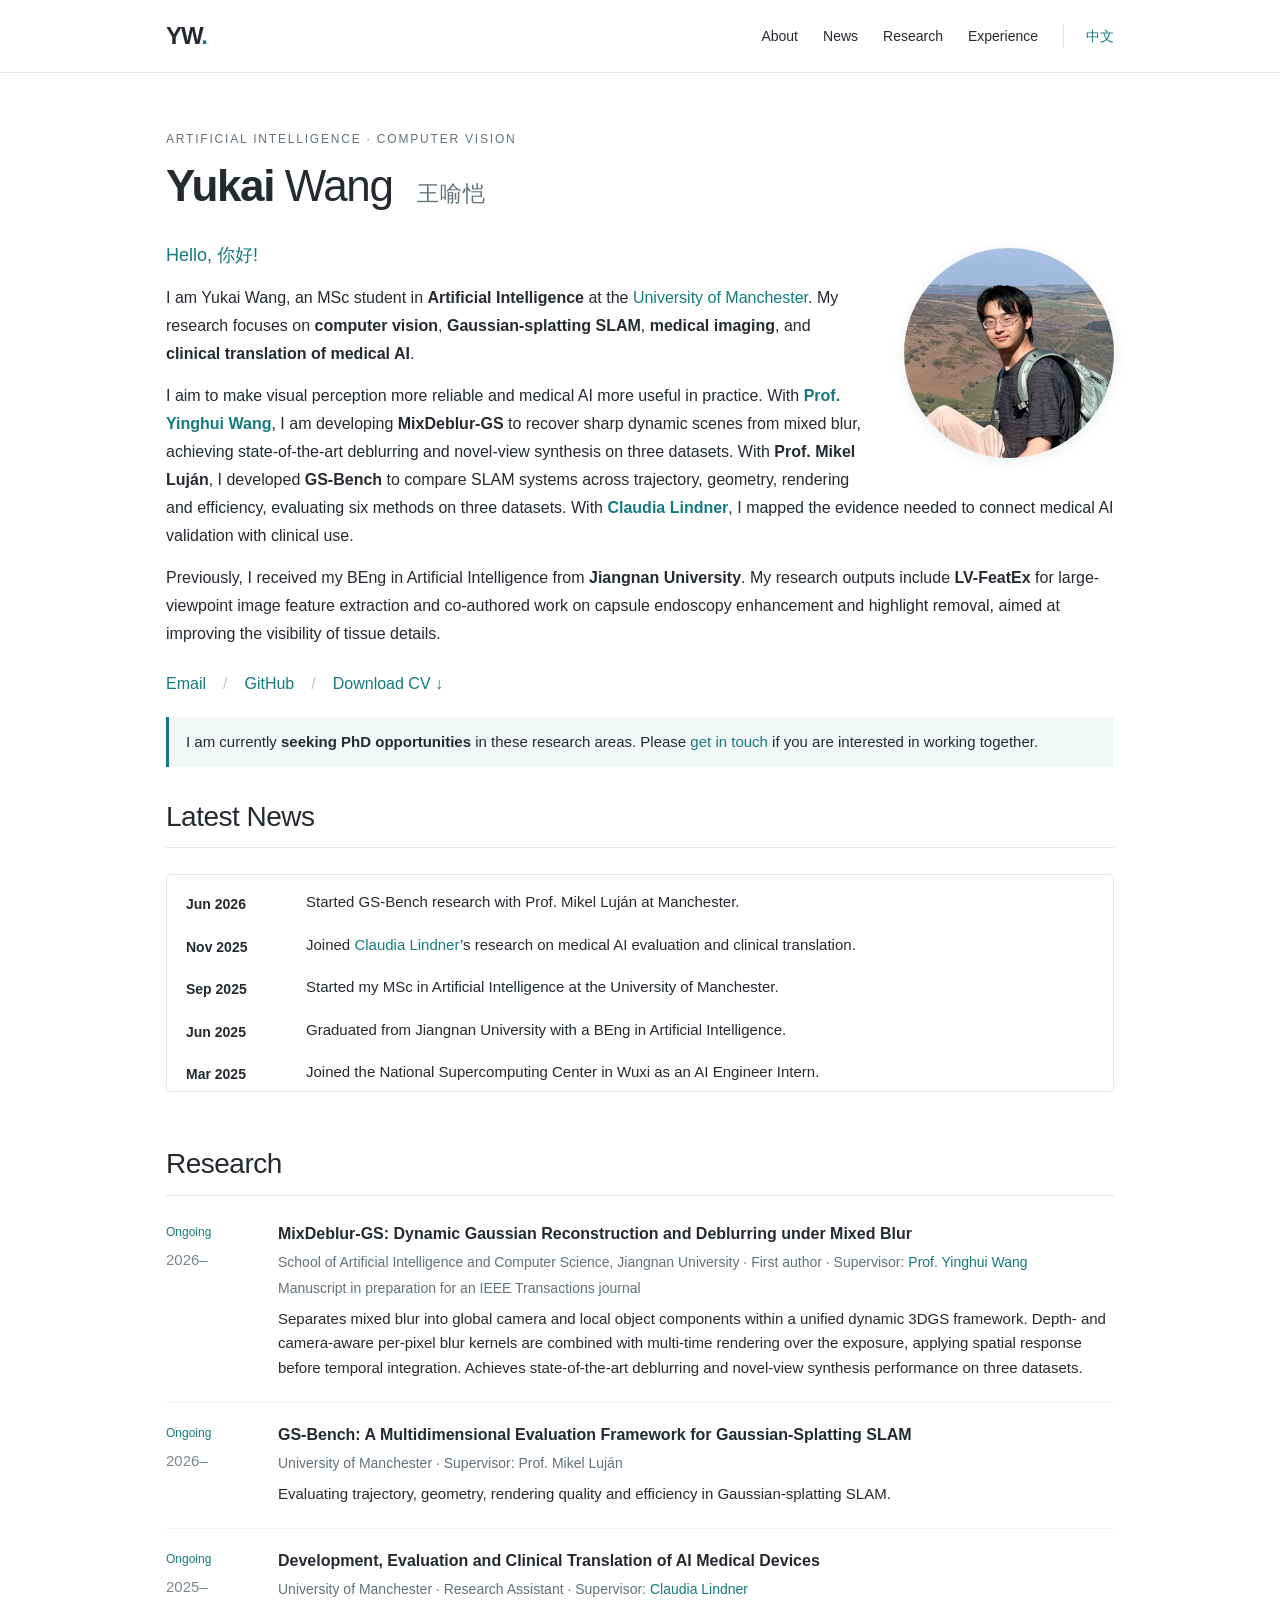
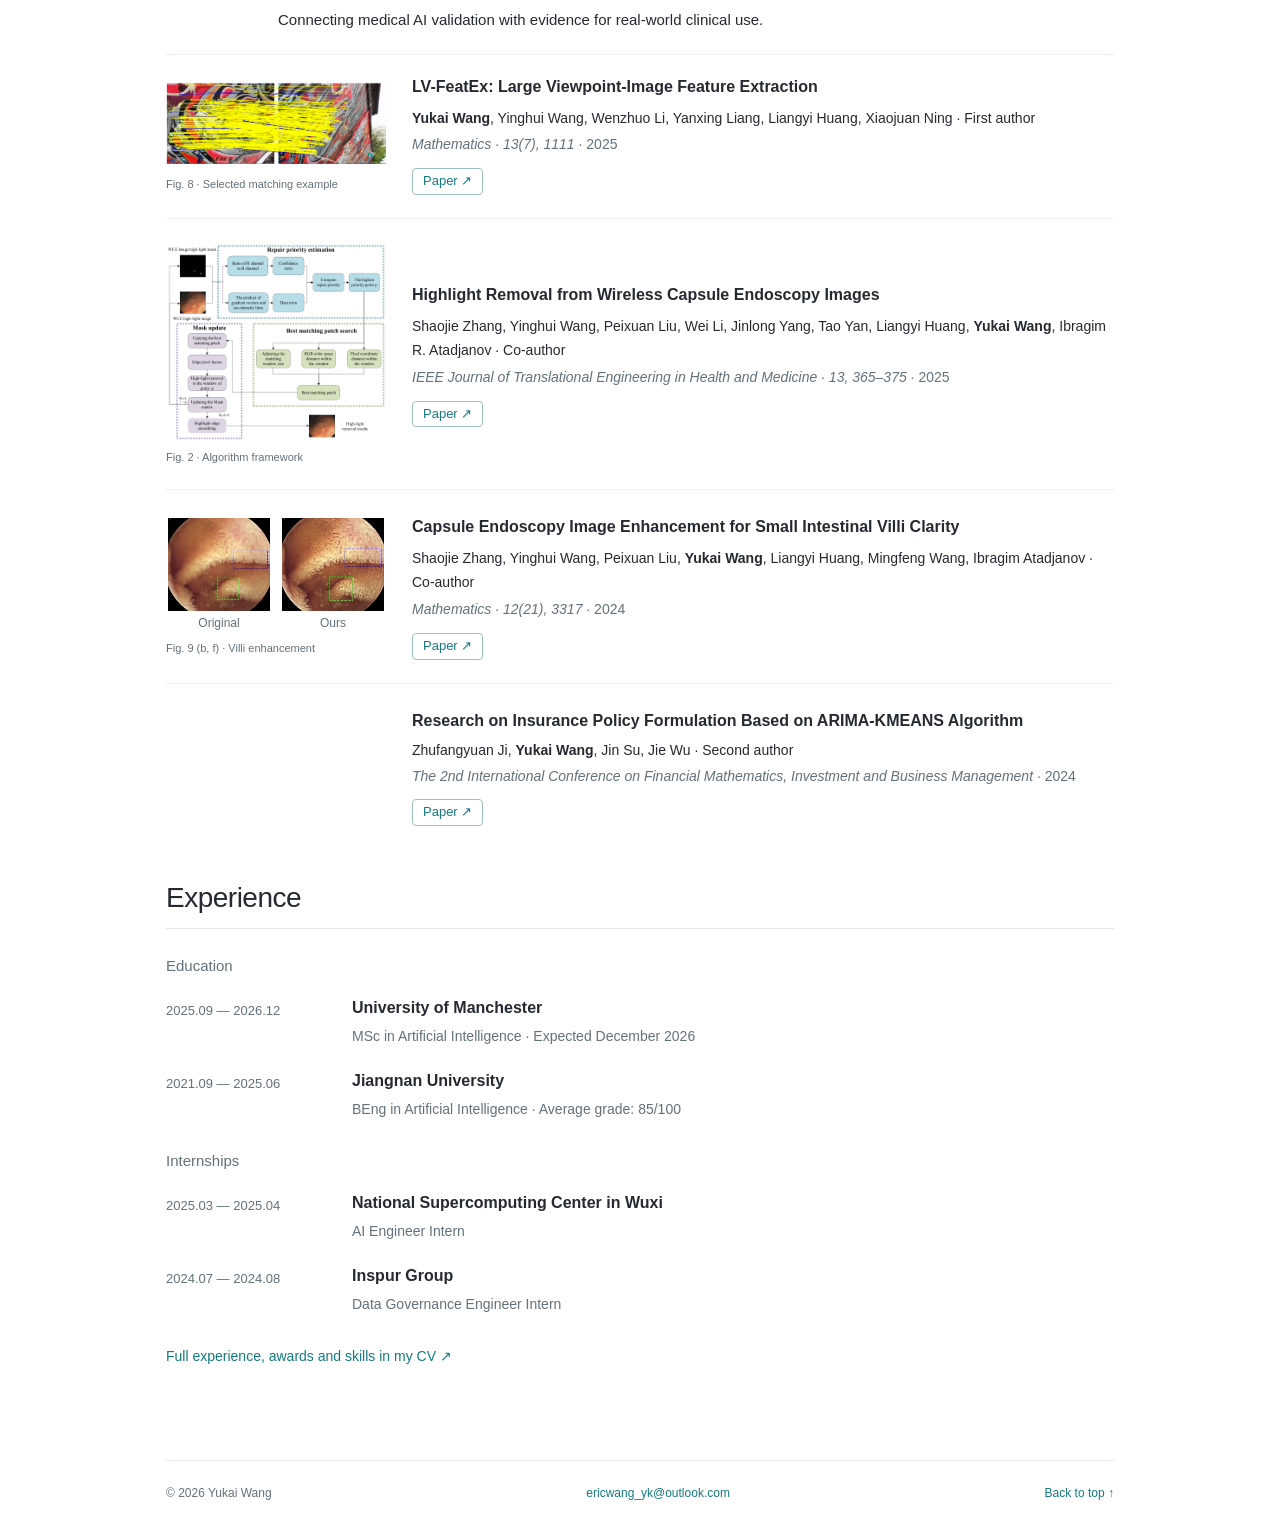
==== commit db5f3922: "Center portrait crop on face and upper body" ====
--- a/index.html
+++ b/index.html
@@ -1,5 +1,5 @@
 <!doctype html>
-<html lang="en"><head><meta charset="utf-8"><meta name="viewport" content="width=device-width, initial-scale=1"><title>Yukai Wang | Artificial Intelligence</title><meta name="description" content="Yukai Wang — MSc Artificial Intelligence at the University of Manchester. Research in computer vision, SLAM evaluation and medical AI."><meta name="author" content="Yukai Wang"><meta name="theme-color" content="#ffffff"><link rel="icon" href="favicon.svg" type="image/svg+xml"><link rel="stylesheet" href="style.css"><link rel="alternate" hreflang="en" href="https://ericwangyk.github.io/"><link rel="alternate" hreflang="zh-CN" href="https://ericwangyk.github.io/zh.html"><link rel="canonical" href="https://ericwangyk.github.io/"></head>
+<html lang="en"><head><meta charset="utf-8"><meta name="viewport" content="width=device-width, initial-scale=1"><title>Yukai Wang | Artificial Intelligence</title><meta name="description" content="Yukai Wang — MSc Artificial Intelligence at the University of Manchester. Research in computer vision, SLAM evaluation and medical AI."><meta name="author" content="Yukai Wang"><meta name="theme-color" content="#ffffff"><link rel="icon" href="favicon.svg" type="image/svg+xml"><link rel="stylesheet" href="style.css?v=20261022-portrait-focus"><link rel="alternate" hreflang="en" href="https://ericwangyk.github.io/"><link rel="alternate" hreflang="zh-CN" href="https://ericwangyk.github.io/zh.html"><link rel="canonical" href="https://ericwangyk.github.io/"></head>
 <body><a class="skip" href="#main">Skip to content</a><header class="topbar"><nav aria-label="Main navigation"><a class="wordmark" href="#about">YW<span>.</span></a><div class="navlinks"><a href="#about">About</a><a href="#news">News</a><a href="#publications">Research</a><a href="#experience">Experience</a><a class="language" href="zh.html" lang="zh-CN" aria-label="切换到中文版">中文</a></div></nav></header><main id="main"><section id="about" class="intro"><div class="heading"><p class="eyebrow">ARTIFICIAL INTELLIGENCE · COMPUTER VISION</p><h1><strong>Yukai</strong> Wang <span class="native">王喻恺</span></h1></div>
  <div class="portrait portrait-flip" tabindex="0" role="img" aria-label="Yukai Wang outdoors. Hover or focus to see a headshot."><div class="portrait-inner"><span class="portrait-face portrait-front"><img src="portrait-outdoor.jpg" alt="" aria-hidden="true" width="210" height="210"></span><img class="portrait-face portrait-back" src="portrait.jpg" alt="" aria-hidden="true" width="210" height="210"></div></div>
  <div class="bio"><p class="hello">Hello, 你好!</p><p>I am Yukai Wang, an MSc student in <strong>Artificial Intelligence</strong> at the <a href="https://www.manchester.ac.uk/">University of Manchester</a>. My research focuses on <strong>computer vision</strong>, <strong>Gaussian-splatting SLAM</strong>, <strong>medical imaging</strong>, and <strong>clinical translation of medical AI</strong>.</p>
--- a/style.css
+++ b/style.css
@@ -28,7 +28,7 @@
 .portrait-inner{position:relative;width:100%;height:100%;transform-style:preserve-3d;transition:transform .65s cubic-bezier(.2,.7,.2,1)}
 .portrait-face{position:absolute;inset:0;display:block;width:100%;height:100%;object-fit:cover;border-radius:50%;backface-visibility:hidden;-webkit-backface-visibility:hidden;box-shadow:0 3px 14px #172d3915}
 .portrait-front{overflow:hidden;transform:rotateY(0deg)}
-.portrait-front img{display:block;width:100%;height:100%;object-fit:cover;object-position:85% center;transform:scale(1.8);transform-origin:86% 44%}
+.portrait-front img{display:block;width:100%;height:100%;object-fit:cover;object-position:85% center;transform:scale(2.35);transform-origin:80% 32%}
 .portrait-back{object-position:center 28%;transform:rotateY(180deg)}
 .portrait-flip:hover .portrait-inner,.portrait-flip:focus-visible .portrait-inner{transform:rotateY(180deg)}
 .portrait-flip:focus-visible{outline:2px solid var(--accent);outline-offset:6px}
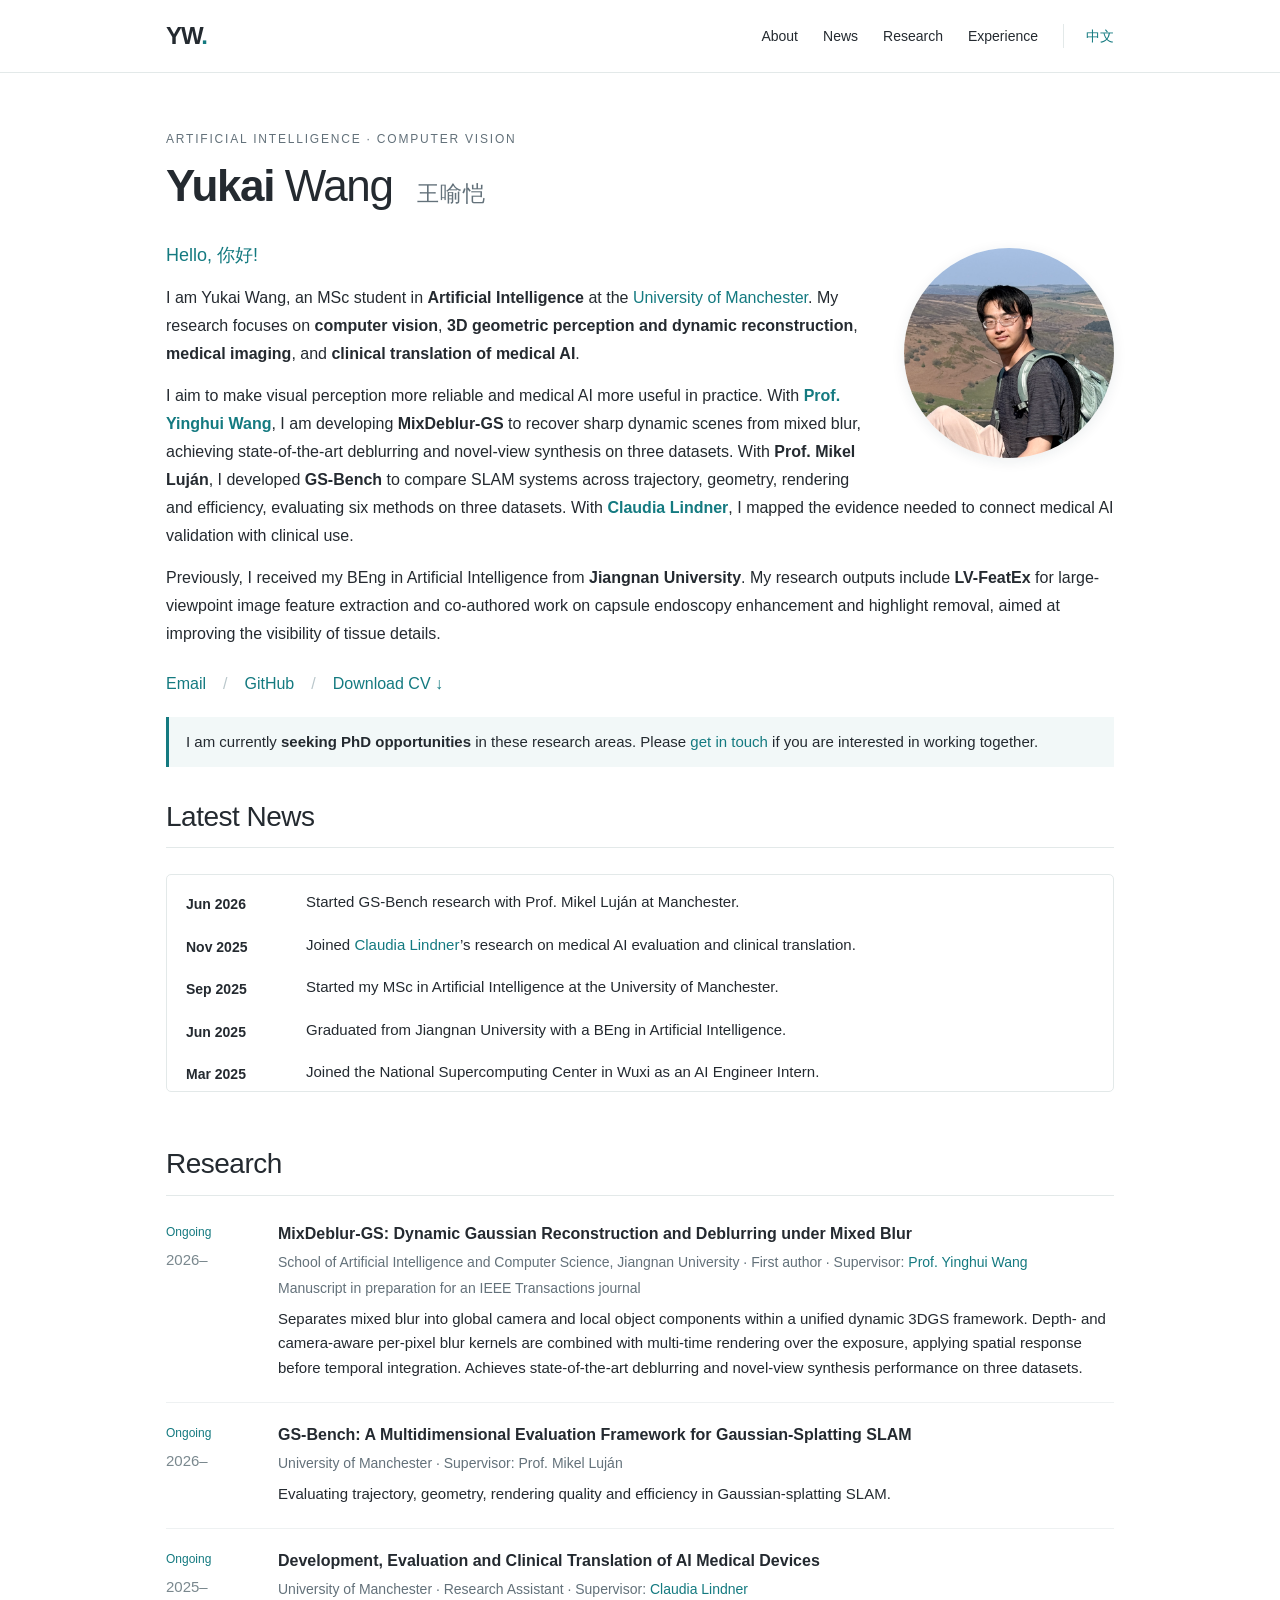
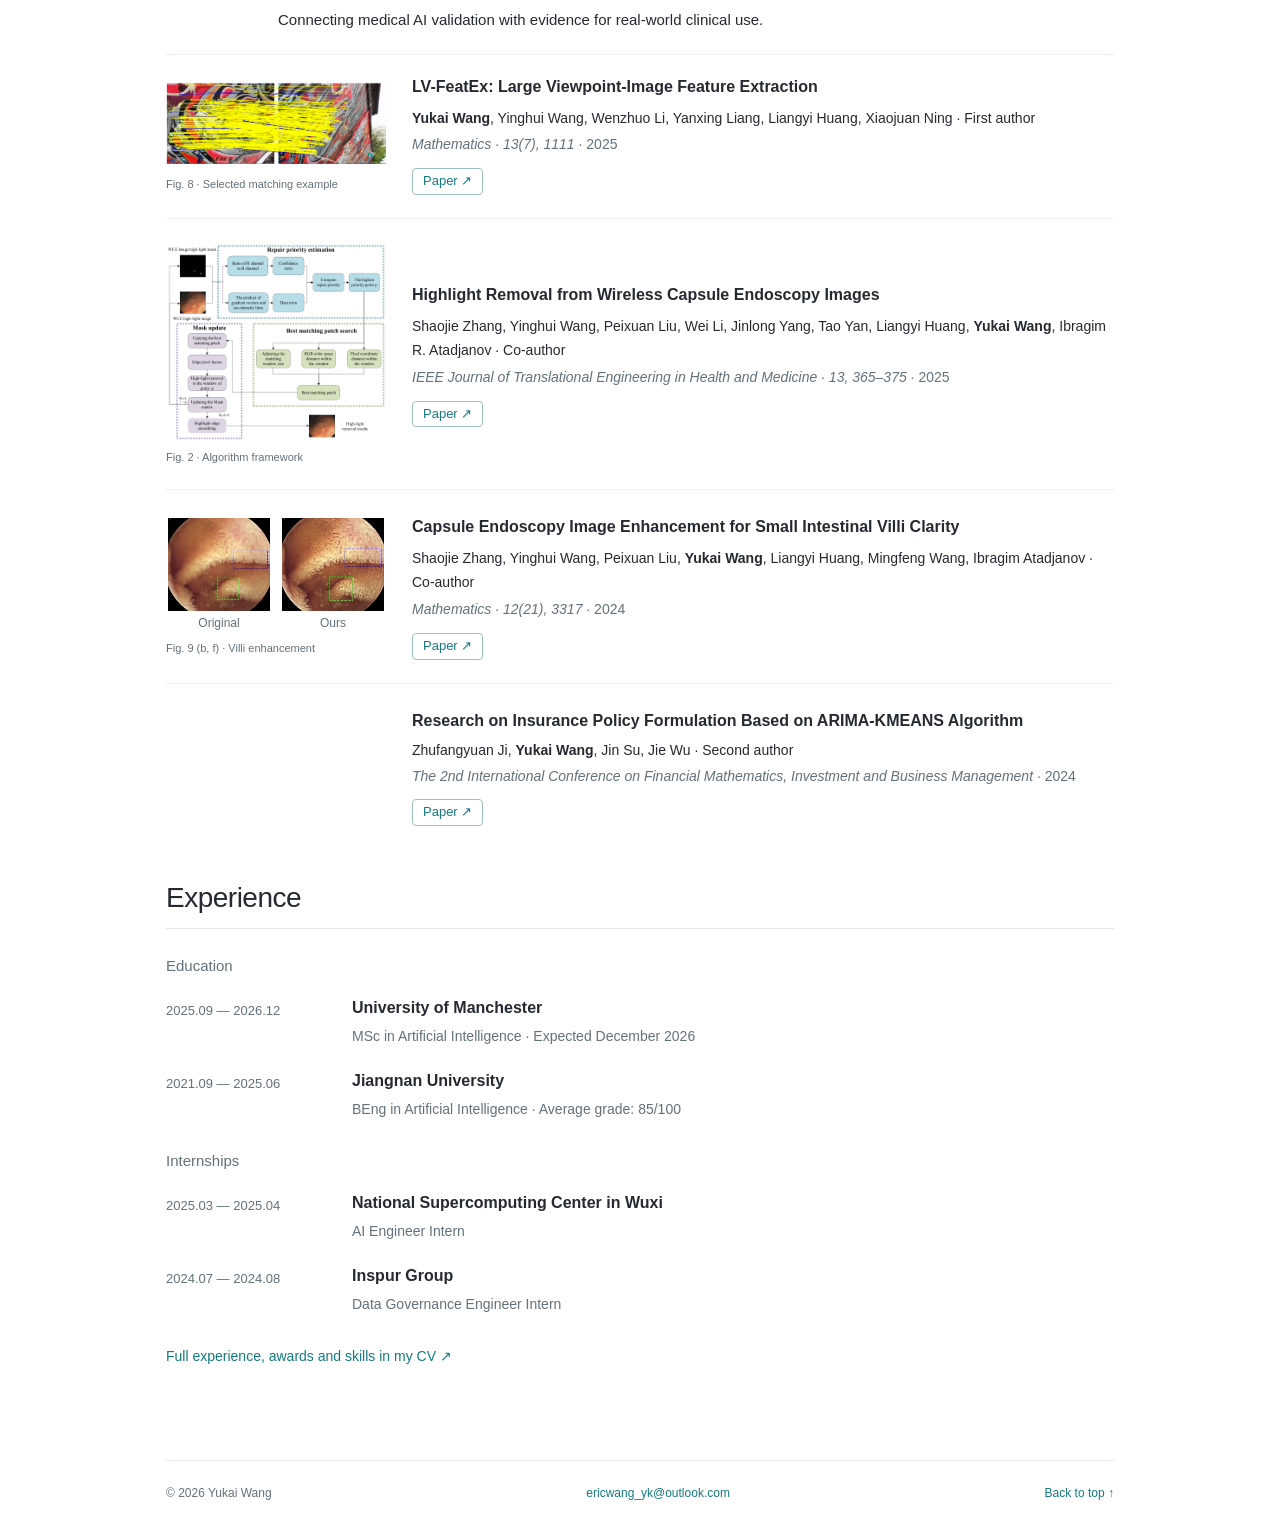
==== commit 7bedeab4: "Update research interest to 3D perception and dynamic reconstruction" ====
--- a/index.html
+++ b/index.html
@@ -2,7 +2,7 @@
 <html lang="en"><head><meta charset="utf-8"><meta name="viewport" content="width=device-width, initial-scale=1"><title>Yukai Wang | Artificial Intelligence</title><meta name="description" content="Yukai Wang — MSc Artificial Intelligence at the University of Manchester. Research in computer vision, SLAM evaluation and medical AI."><meta name="author" content="Yukai Wang"><meta name="theme-color" content="#ffffff"><link rel="icon" href="favicon.svg" type="image/svg+xml"><link rel="stylesheet" href="style.css?v=20261022-portrait-focus"><link rel="alternate" hreflang="en" href="https://ericwangyk.github.io/"><link rel="alternate" hreflang="zh-CN" href="https://ericwangyk.github.io/zh.html"><link rel="canonical" href="https://ericwangyk.github.io/"></head>
 <body><a class="skip" href="#main">Skip to content</a><header class="topbar"><nav aria-label="Main navigation"><a class="wordmark" href="#about">YW<span>.</span></a><div class="navlinks"><a href="#about">About</a><a href="#news">News</a><a href="#publications">Research</a><a href="#experience">Experience</a><a class="language" href="zh.html" lang="zh-CN" aria-label="切换到中文版">中文</a></div></nav></header><main id="main"><section id="about" class="intro"><div class="heading"><p class="eyebrow">ARTIFICIAL INTELLIGENCE · COMPUTER VISION</p><h1><strong>Yukai</strong> Wang <span class="native">王喻恺</span></h1></div>
  <div class="portrait portrait-flip" tabindex="0" role="img" aria-label="Yukai Wang outdoors. Hover or focus to see a headshot."><div class="portrait-inner"><span class="portrait-face portrait-front"><img src="portrait-outdoor.jpg" alt="" aria-hidden="true" width="210" height="210"></span><img class="portrait-face portrait-back" src="portrait.jpg" alt="" aria-hidden="true" width="210" height="210"></div></div>
- <div class="bio"><p class="hello">Hello, 你好!</p><p>I am Yukai Wang, an MSc student in <strong>Artificial Intelligence</strong> at the <a href="https://www.manchester.ac.uk/">University of Manchester</a>. My research focuses on <strong>computer vision</strong>, <strong>Gaussian-splatting SLAM</strong>, <strong>medical imaging</strong>, and <strong>clinical translation of medical AI</strong>.</p>
+ <div class="bio"><p class="hello">Hello, 你好!</p><p>I am Yukai Wang, an MSc student in <strong>Artificial Intelligence</strong> at the <a href="https://www.manchester.ac.uk/">University of Manchester</a>. My research focuses on <strong>computer vision</strong>, <strong>3D geometric perception and dynamic reconstruction</strong>, <strong>medical imaging</strong>, and <strong>clinical translation of medical AI</strong>.</p>
  <p>I aim to make visual perception more reliable and medical AI more useful in practice. With <strong><a href="https://ai.jiangnan.edu.cn/info/1008/2056.htm">Prof. Yinghui Wang</a></strong>, I am developing <strong>MixDeblur-GS</strong> to recover sharp dynamic scenes from mixed blur, achieving state-of-the-art deblurring and novel-view synthesis on three datasets. With <strong>Prof. Mikel Luján</strong>, I developed <strong>GS-Bench</strong> to compare SLAM systems across trajectory, geometry, rendering and efficiency, evaluating six methods on three datasets. With <strong><a href="https://personalpages.manchester.ac.uk/staff/claudia.lindner/">Claudia Lindner</a></strong>, I mapped the evidence needed to connect medical AI validation with clinical use.</p>
  <p>Previously, I received my BEng in Artificial Intelligence from <strong>Jiangnan University</strong>. My research outputs include <strong>LV-FeatEx</strong> for large-viewpoint image feature extraction and co-authored work on capsule endoscopy enhancement and highlight removal, aimed at improving the visibility of tissue details.</p></div>
  <div class="contact"><a href="mailto:ericwang_yk@outlook.com">Email</a><span>/</span><a href="https://github.com/Ericwangyk">GitHub</a><span>/</span><a href="Yukai_Wang.pdf" download>Download CV <span aria-hidden="true">↓</span></a></div>
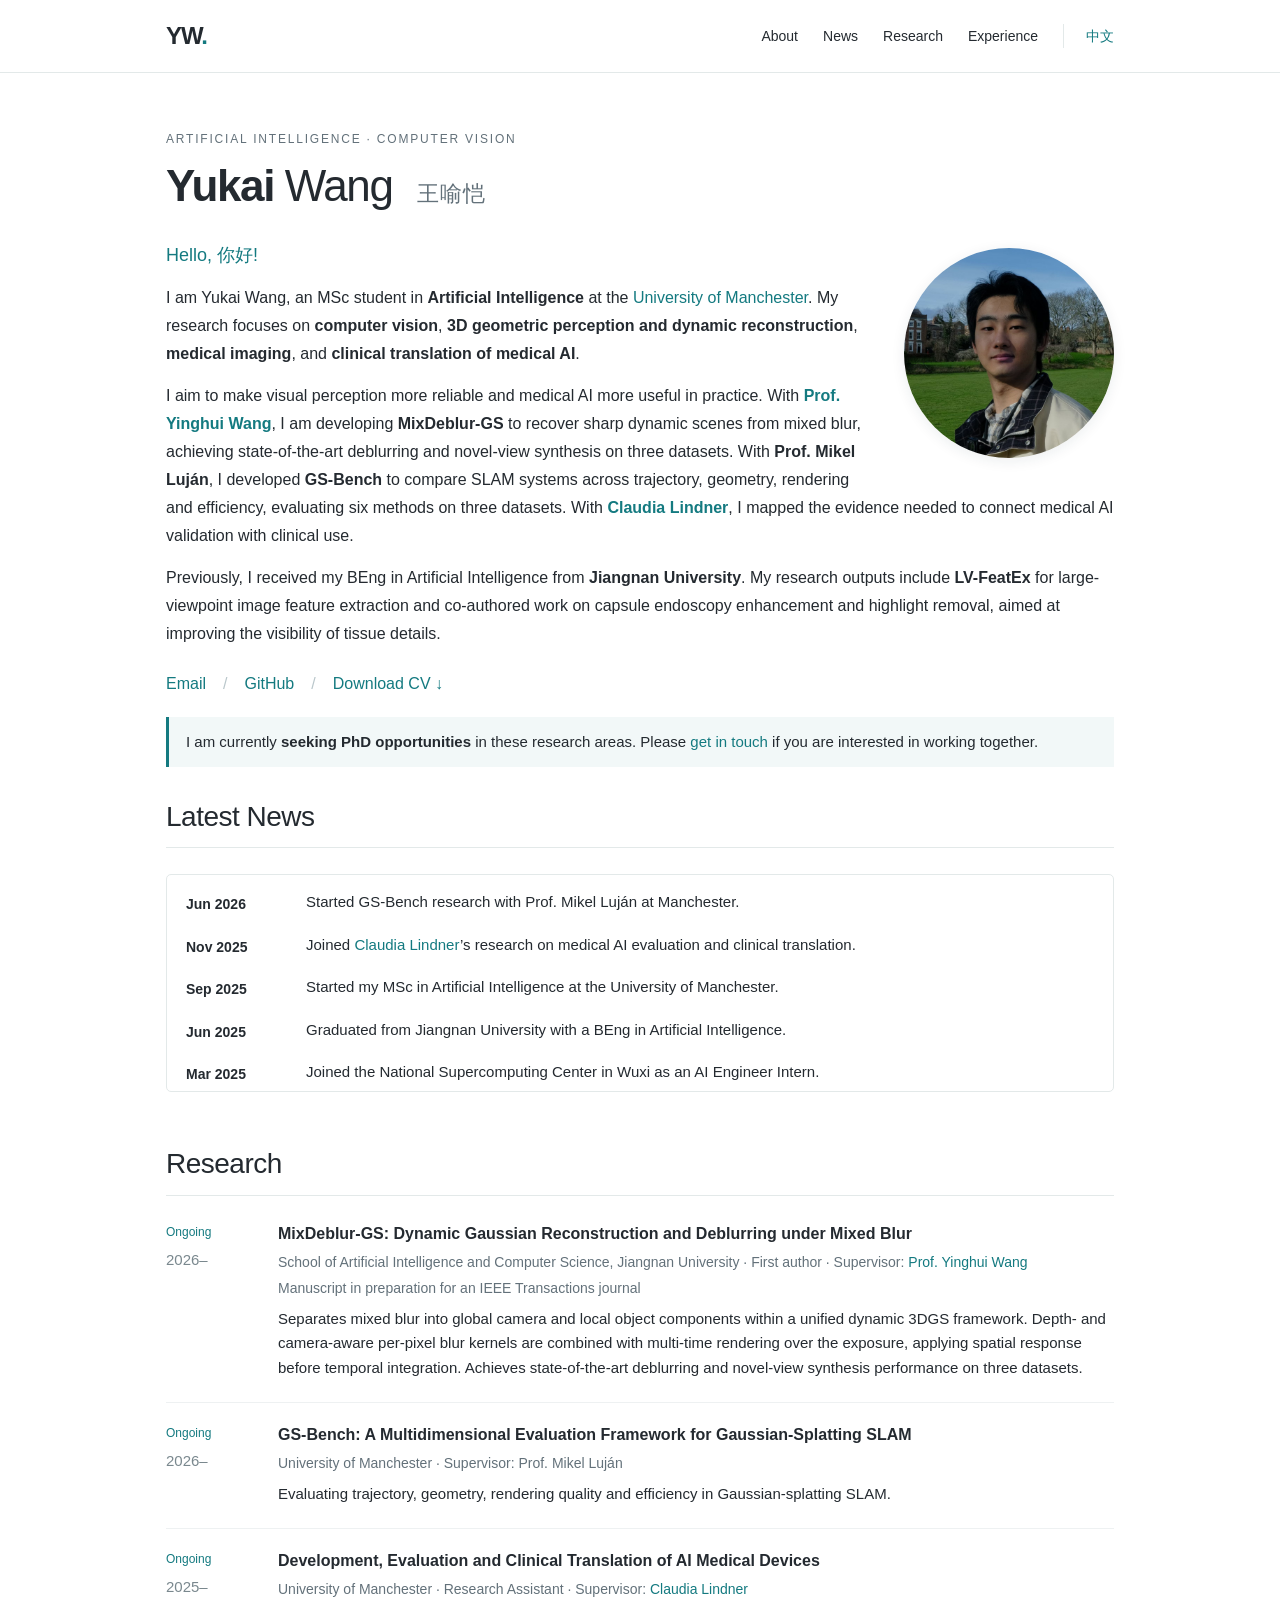
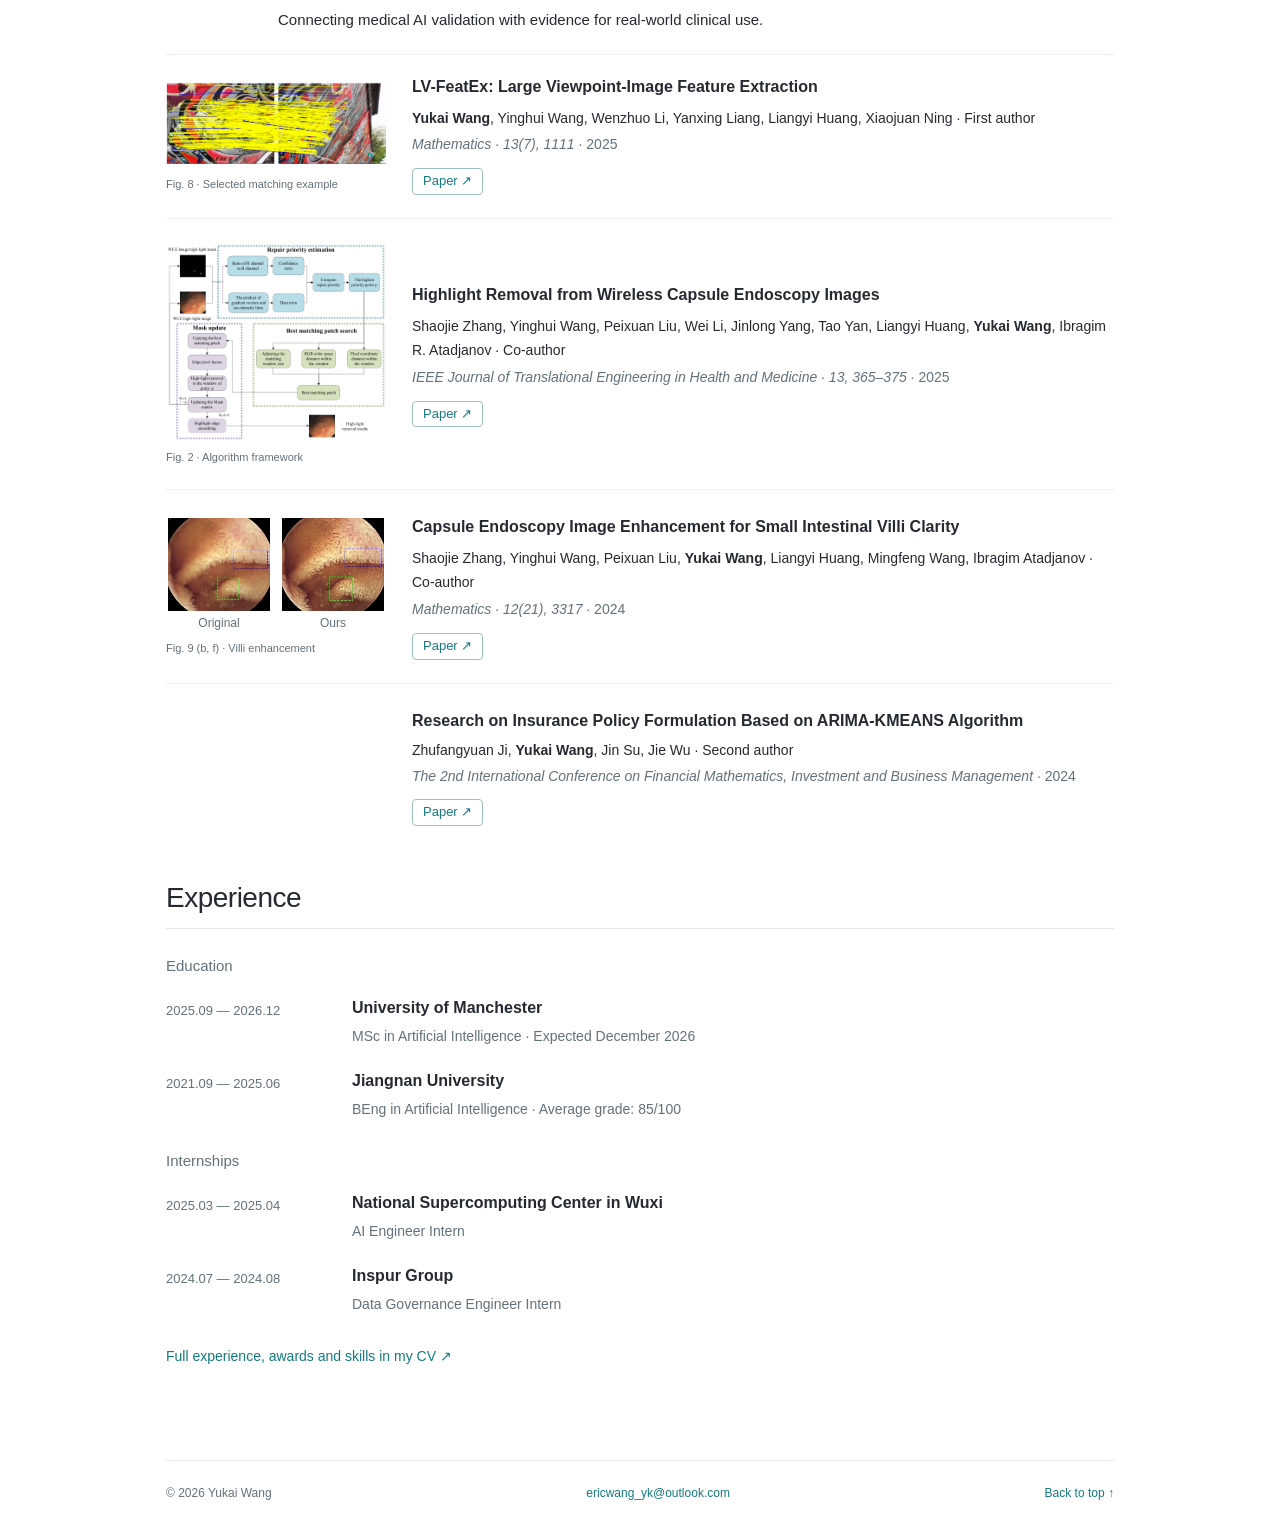
==== commit dccb8558: "Replace outdoor portrait with centered garden photo" ====
--- a/index.html
+++ b/index.html
@@ -1,7 +1,7 @@
 <!doctype html>
-<html lang="en"><head><meta charset="utf-8"><meta name="viewport" content="width=device-width, initial-scale=1"><title>Yukai Wang | Artificial Intelligence</title><meta name="description" content="Yukai Wang — MSc Artificial Intelligence at the University of Manchester. Research in computer vision, SLAM evaluation and medical AI."><meta name="author" content="Yukai Wang"><meta name="theme-color" content="#ffffff"><link rel="icon" href="favicon.svg" type="image/svg+xml"><link rel="stylesheet" href="style.css?v=20261022-portrait-focus"><link rel="alternate" hreflang="en" href="https://ericwangyk.github.io/"><link rel="alternate" hreflang="zh-CN" href="https://ericwangyk.github.io/zh.html"><link rel="canonical" href="https://ericwangyk.github.io/"></head>
+<html lang="en"><head><meta charset="utf-8"><meta name="viewport" content="width=device-width, initial-scale=1"><title>Yukai Wang | Artificial Intelligence</title><meta name="description" content="Yukai Wang — MSc Artificial Intelligence at the University of Manchester. Research in computer vision, SLAM evaluation and medical AI."><meta name="author" content="Yukai Wang"><meta name="theme-color" content="#ffffff"><link rel="icon" href="favicon.svg" type="image/svg+xml"><link rel="stylesheet" href="style.css?v=20261022-portrait-garden"><link rel="alternate" hreflang="en" href="https://ericwangyk.github.io/"><link rel="alternate" hreflang="zh-CN" href="https://ericwangyk.github.io/zh.html"><link rel="canonical" href="https://ericwangyk.github.io/"></head>
 <body><a class="skip" href="#main">Skip to content</a><header class="topbar"><nav aria-label="Main navigation"><a class="wordmark" href="#about">YW<span>.</span></a><div class="navlinks"><a href="#about">About</a><a href="#news">News</a><a href="#publications">Research</a><a href="#experience">Experience</a><a class="language" href="zh.html" lang="zh-CN" aria-label="切换到中文版">中文</a></div></nav></header><main id="main"><section id="about" class="intro"><div class="heading"><p class="eyebrow">ARTIFICIAL INTELLIGENCE · COMPUTER VISION</p><h1><strong>Yukai</strong> Wang <span class="native">王喻恺</span></h1></div>
- <div class="portrait portrait-flip" tabindex="0" role="img" aria-label="Yukai Wang outdoors. Hover or focus to see a headshot."><div class="portrait-inner"><span class="portrait-face portrait-front"><img src="portrait-outdoor.jpg" alt="" aria-hidden="true" width="210" height="210"></span><img class="portrait-face portrait-back" src="portrait.jpg" alt="" aria-hidden="true" width="210" height="210"></div></div>
+ <div class="portrait portrait-flip" tabindex="0" role="img" aria-label="Yukai Wang outdoors. Hover or focus to see a headshot."><div class="portrait-inner"><span class="portrait-face portrait-front"><img src="portrait-outdoor.jpg?v=20261022-garden" alt="" aria-hidden="true" width="210" height="210"></span><img class="portrait-face portrait-back" src="portrait.jpg" alt="" aria-hidden="true" width="210" height="210"></div></div>
  <div class="bio"><p class="hello">Hello, 你好!</p><p>I am Yukai Wang, an MSc student in <strong>Artificial Intelligence</strong> at the <a href="https://www.manchester.ac.uk/">University of Manchester</a>. My research focuses on <strong>computer vision</strong>, <strong>3D geometric perception and dynamic reconstruction</strong>, <strong>medical imaging</strong>, and <strong>clinical translation of medical AI</strong>.</p>
  <p>I aim to make visual perception more reliable and medical AI more useful in practice. With <strong><a href="https://ai.jiangnan.edu.cn/info/1008/2056.htm">Prof. Yinghui Wang</a></strong>, I am developing <strong>MixDeblur-GS</strong> to recover sharp dynamic scenes from mixed blur, achieving state-of-the-art deblurring and novel-view synthesis on three datasets. With <strong>Prof. Mikel Luján</strong>, I developed <strong>GS-Bench</strong> to compare SLAM systems across trajectory, geometry, rendering and efficiency, evaluating six methods on three datasets. With <strong><a href="https://personalpages.manchester.ac.uk/staff/claudia.lindner/">Claudia Lindner</a></strong>, I mapped the evidence needed to connect medical AI validation with clinical use.</p>
  <p>Previously, I received my BEng in Artificial Intelligence from <strong>Jiangnan University</strong>. My research outputs include <strong>LV-FeatEx</strong> for large-viewpoint image feature extraction and co-authored work on capsule endoscopy enhancement and highlight removal, aimed at improving the visibility of tissue details.</p></div>
--- a/style.css
+++ b/style.css
@@ -28,7 +28,7 @@
 .portrait-inner{position:relative;width:100%;height:100%;transform-style:preserve-3d;transition:transform .65s cubic-bezier(.2,.7,.2,1)}
 .portrait-face{position:absolute;inset:0;display:block;width:100%;height:100%;object-fit:cover;border-radius:50%;backface-visibility:hidden;-webkit-backface-visibility:hidden;box-shadow:0 3px 14px #172d3915}
 .portrait-front{overflow:hidden;transform:rotateY(0deg)}
-.portrait-front img{display:block;width:100%;height:100%;object-fit:cover;object-position:85% center;transform:scale(2.35);transform-origin:80% 32%}
+.portrait-front img{display:block;width:100%;height:100%;object-fit:cover;object-position:center;transform:scale(1.6);transform-origin:55% 48%}
 .portrait-back{object-position:center 28%;transform:rotateY(180deg)}
 .portrait-flip:hover .portrait-inner,.portrait-flip:focus-visible .portrait-inner{transform:rotateY(180deg)}
 .portrait-flip:focus-visible{outline:2px solid var(--accent);outline-offset:6px}
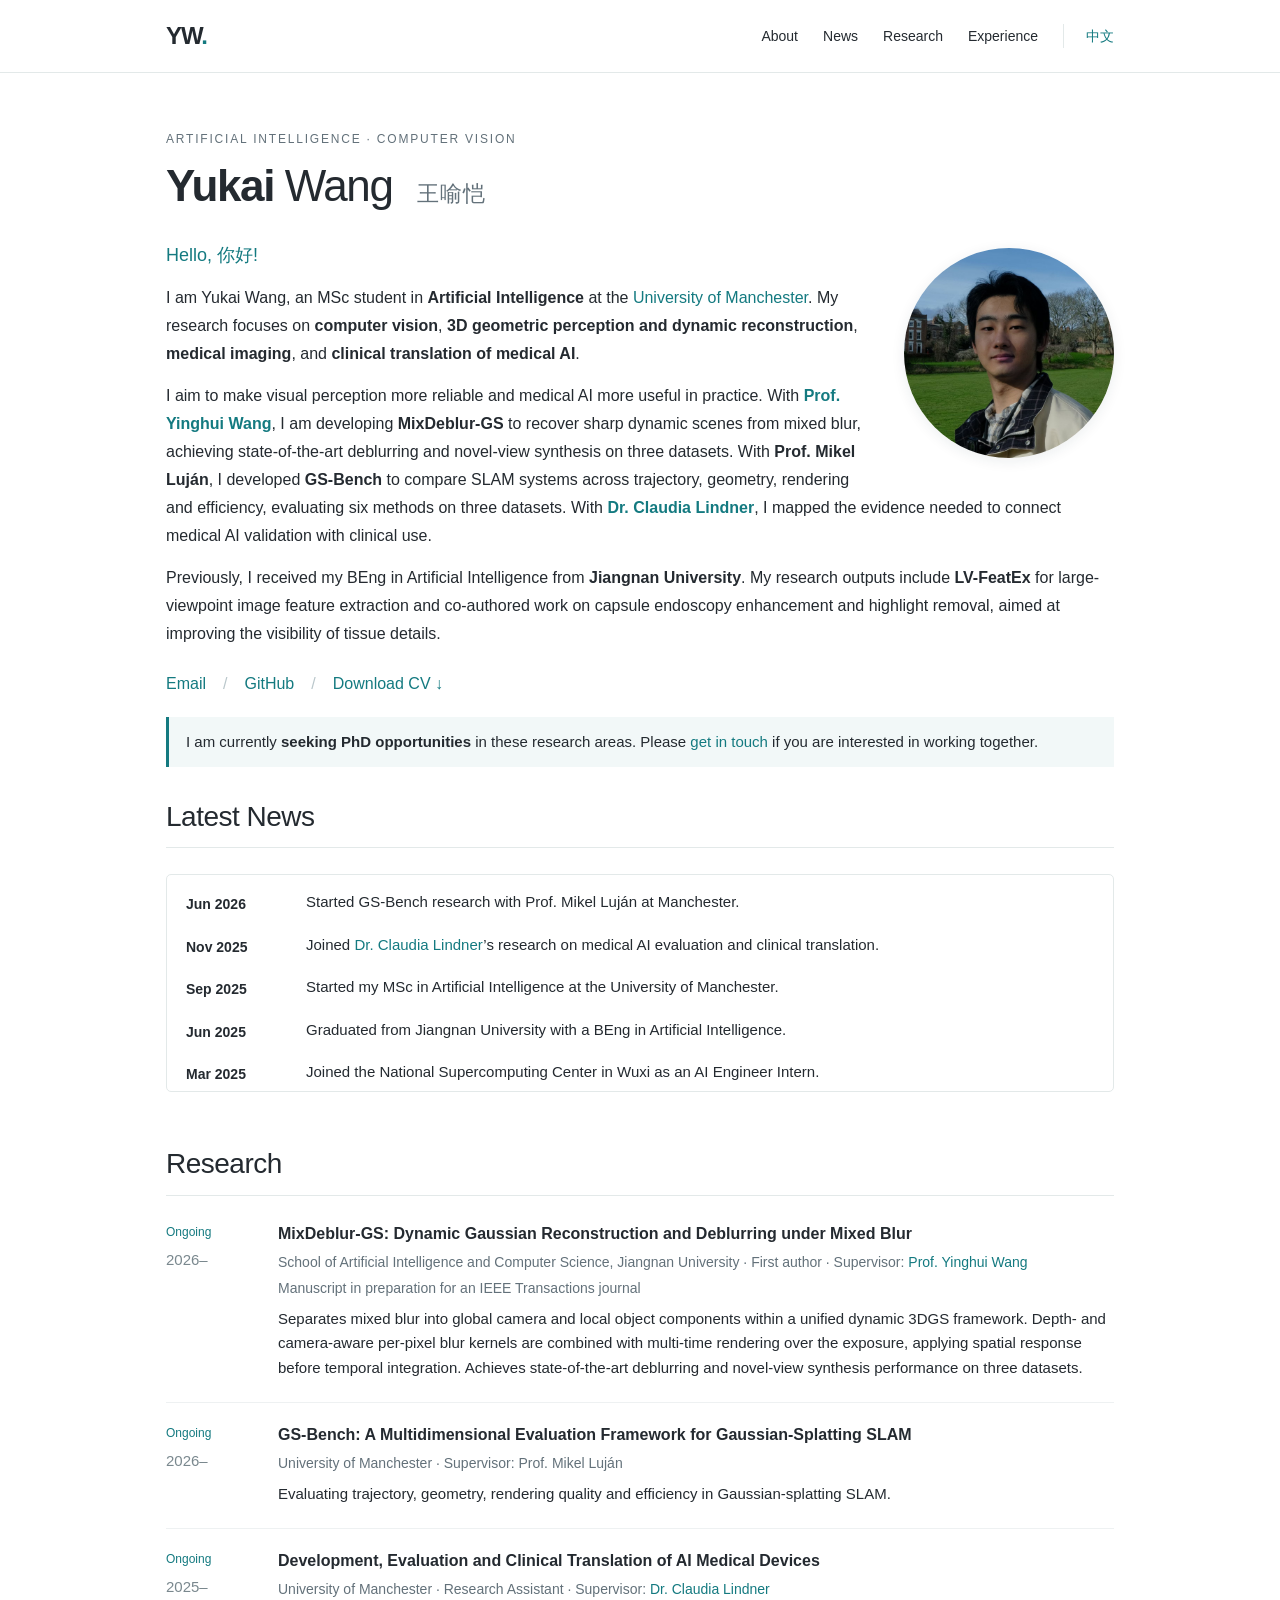
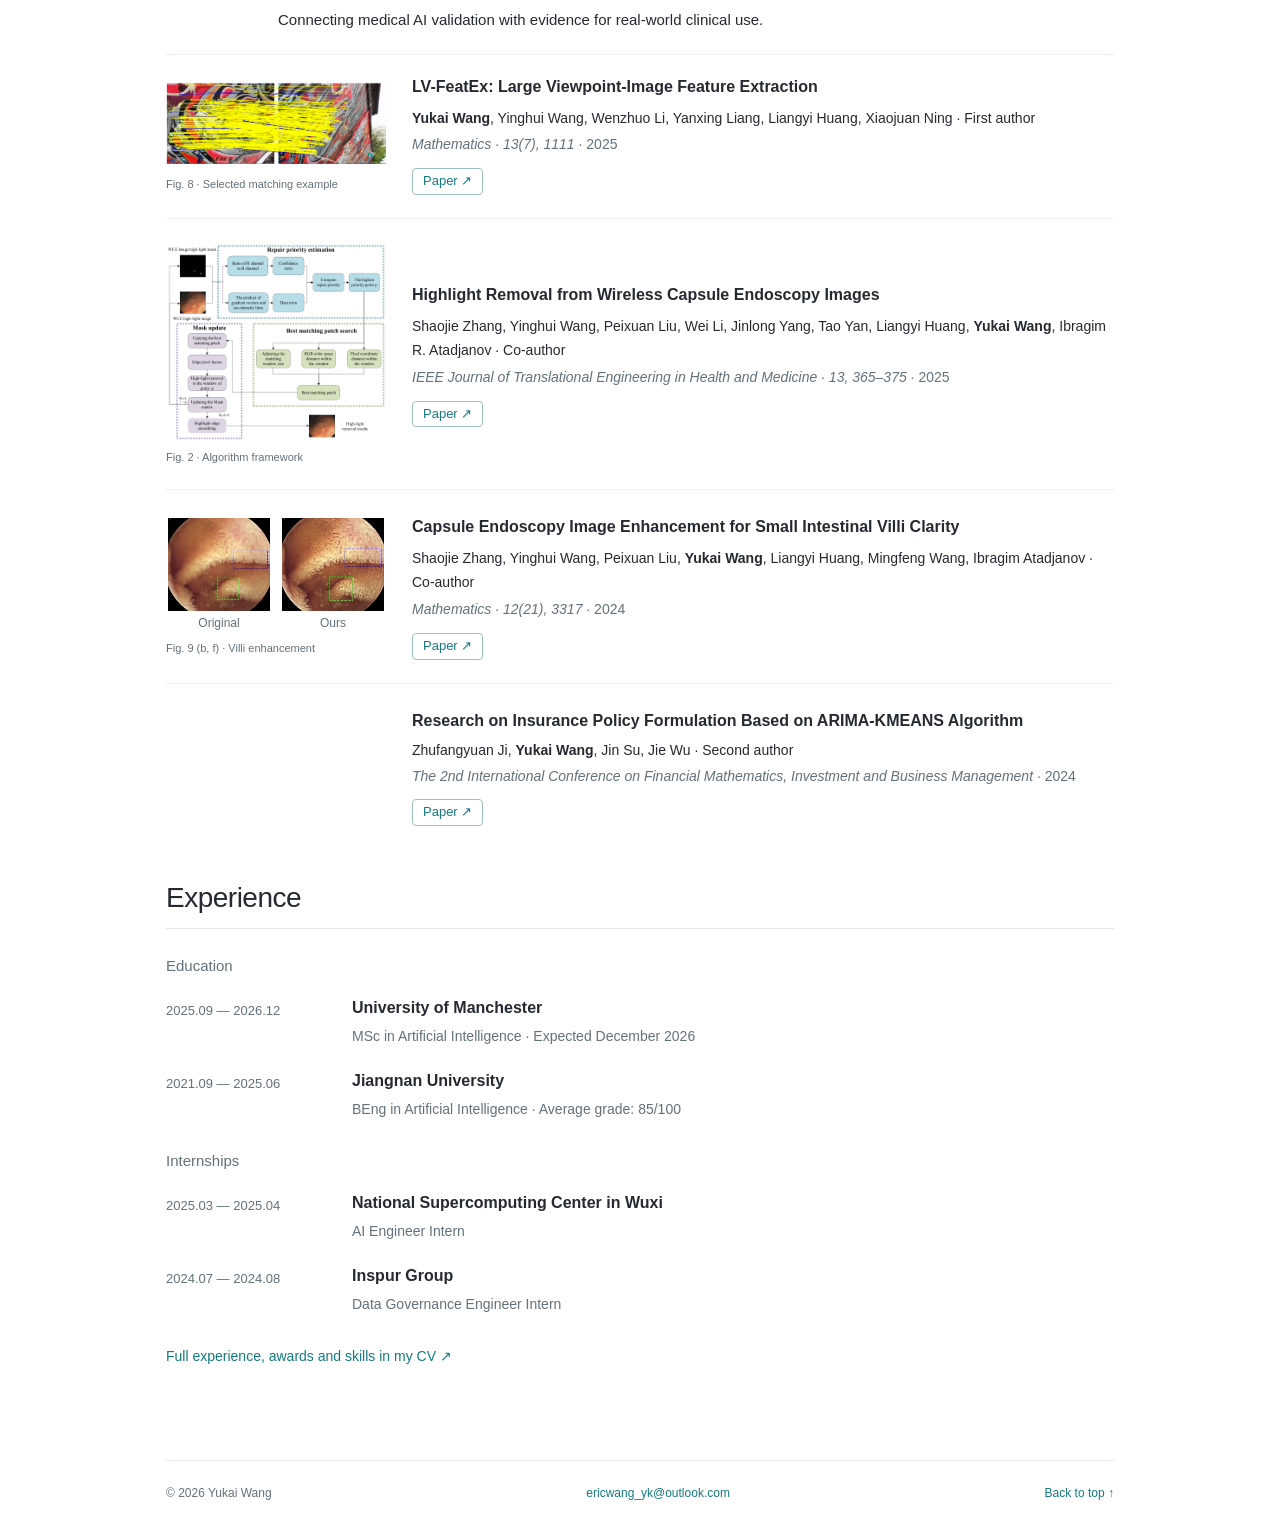
==== commit 3fc2545b: "Add Dr title to Claudia Lindner" ====
--- a/index.html
+++ b/index.html
@@ -3,7 +3,7 @@
 <body><a class="skip" href="#main">Skip to content</a><header class="topbar"><nav aria-label="Main navigation"><a class="wordmark" href="#about">YW<span>.</span></a><div class="navlinks"><a href="#about">About</a><a href="#news">News</a><a href="#publications">Research</a><a href="#experience">Experience</a><a class="language" href="zh.html" lang="zh-CN" aria-label="切换到中文版">中文</a></div></nav></header><main id="main"><section id="about" class="intro"><div class="heading"><p class="eyebrow">ARTIFICIAL INTELLIGENCE · COMPUTER VISION</p><h1><strong>Yukai</strong> Wang <span class="native">王喻恺</span></h1></div>
  <div class="portrait portrait-flip" tabindex="0" role="img" aria-label="Yukai Wang outdoors. Hover or focus to see a headshot."><div class="portrait-inner"><span class="portrait-face portrait-front"><img src="portrait-outdoor.jpg?v=20261022-garden" alt="" aria-hidden="true" width="210" height="210"></span><img class="portrait-face portrait-back" src="portrait.jpg" alt="" aria-hidden="true" width="210" height="210"></div></div>
  <div class="bio"><p class="hello">Hello, 你好!</p><p>I am Yukai Wang, an MSc student in <strong>Artificial Intelligence</strong> at the <a href="https://www.manchester.ac.uk/">University of Manchester</a>. My research focuses on <strong>computer vision</strong>, <strong>3D geometric perception and dynamic reconstruction</strong>, <strong>medical imaging</strong>, and <strong>clinical translation of medical AI</strong>.</p>
- <p>I aim to make visual perception more reliable and medical AI more useful in practice. With <strong><a href="https://ai.jiangnan.edu.cn/info/1008/2056.htm">Prof. Yinghui Wang</a></strong>, I am developing <strong>MixDeblur-GS</strong> to recover sharp dynamic scenes from mixed blur, achieving state-of-the-art deblurring and novel-view synthesis on three datasets. With <strong>Prof. Mikel Luján</strong>, I developed <strong>GS-Bench</strong> to compare SLAM systems across trajectory, geometry, rendering and efficiency, evaluating six methods on three datasets. With <strong><a href="https://personalpages.manchester.ac.uk/staff/claudia.lindner/">Claudia Lindner</a></strong>, I mapped the evidence needed to connect medical AI validation with clinical use.</p>
+ <p>I aim to make visual perception more reliable and medical AI more useful in practice. With <strong><a href="https://ai.jiangnan.edu.cn/info/1008/2056.htm">Prof. Yinghui Wang</a></strong>, I am developing <strong>MixDeblur-GS</strong> to recover sharp dynamic scenes from mixed blur, achieving state-of-the-art deblurring and novel-view synthesis on three datasets. With <strong>Prof. Mikel Luján</strong>, I developed <strong>GS-Bench</strong> to compare SLAM systems across trajectory, geometry, rendering and efficiency, evaluating six methods on three datasets. With <strong><a href="https://personalpages.manchester.ac.uk/staff/claudia.lindner/">Dr. Claudia Lindner</a></strong>, I mapped the evidence needed to connect medical AI validation with clinical use.</p>
  <p>Previously, I received my BEng in Artificial Intelligence from <strong>Jiangnan University</strong>. My research outputs include <strong>LV-FeatEx</strong> for large-viewpoint image feature extraction and co-authored work on capsule endoscopy enhancement and highlight removal, aimed at improving the visibility of tissue details.</p></div>
  <div class="contact"><a href="mailto:ericwang_yk@outlook.com">Email</a><span>/</span><a href="https://github.com/Ericwangyk">GitHub</a><span>/</span><a href="Yukai_Wang.pdf" download>Download CV <span aria-hidden="true">↓</span></a></div>
- <p class="phd-notice">I am currently <strong>seeking PhD opportunities</strong> in these research areas. Please <a href="mailto:ericwang_yk@outlook.com">get in touch</a> if you are interested in working together.</p></section><section id="news"><h2>Latest News</h2><div class="news-list" tabindex="0" role="region" aria-label="Latest news, scroll for more"><div class="news-row"><time>Jun 2026</time><p>Started GS-Bench research with Prof. Mikel Luján at Manchester.</p></div><div class="news-row"><time>Nov 2025</time><p>Joined <a href="https://personalpages.manchester.ac.uk/staff/claudia.lindner/">Claudia Lindner</a>’s research on medical AI evaluation and clinical translation.</p></div><div class="news-row"><time>Sep 2025</time><p>Started my MSc in Artificial Intelligence at the University of Manchester.</p></div><div class="news-row"><time>Jun 2025</time><p>Graduated from Jiangnan University with a BEng in Artificial Intelligence.</p></div><div class="news-row"><time>Mar 2025</time><p>Joined the National Supercomputing Center in Wuxi as an AI Engineer Intern.</p></div><div class="news-row"><time>Jul 2024</time><p>Joined Inspur Group as a Data Governance Engineer Intern.</p></div></div></section><section id="publications"><h2>Research</h2><span id="research" class="anchor"></span><article class="publication"><div class="research-label"><span>Ongoing</span><time>2026–</time></div><div><h3>MixDeblur-GS: Dynamic Gaussian Reconstruction and Deblurring under Mixed Blur</h3><p class="meta">School of Artificial Intelligence and Computer Science, Jiangnan University · First author · Supervisor: <a href="https://ai.jiangnan.edu.cn/info/1008/2056.htm">Prof. Yinghui Wang</a></p><p class="meta">Manuscript in preparation for an IEEE Transactions journal</p><p class="research-brief">Separates mixed blur into global camera and local object components within a unified dynamic 3DGS framework. Depth- and camera-aware per-pixel blur kernels are combined with multi-time rendering over the exposure, applying spatial response before temporal integration. Achieves state-of-the-art deblurring and novel-view synthesis performance on three datasets.</p></div></article><article class="publication"><div class="research-label"><span>Ongoing</span><time>2026–</time></div><div><h3>GS-Bench: A Multidimensional Evaluation Framework for Gaussian-Splatting SLAM</h3><p class="meta">University of Manchester · Supervisor: Prof. Mikel Luján</p><p class="research-brief">Evaluating trajectory, geometry, rendering quality and efficiency in Gaussian-splatting SLAM.</p></div></article><article class="publication"><div class="research-label"><span>Ongoing</span><time>2025–</time></div><div><h3>Development, Evaluation and Clinical Translation of AI Medical Devices</h3><p class="meta">University of Manchester · Research Assistant · Supervisor: <a href="https://personalpages.manchester.ac.uk/staff/claudia.lindner/">Claudia Lindner</a></p><p class="research-brief">Connecting medical AI validation with evidence for real-world clinical use.</p></div></article><article class="publication illustrated"><figure class="paper-figure"><a href="lv-featex.png" target="_blank" rel="noopener" aria-label="View full figure: Feature matching across viewpoints"><img src="lv-teaser.png" alt="LV-FeatEx matching the same graffiti scene across viewpoints" loading="lazy" width="550" height="205"></a><figcaption><a href="https://www.mdpi.com/2227-7390/13/7/1111">Fig. 8 · Selected matching example</a></figcaption></figure><div><h3><a href="https://doi.org/10.3390/math13071111">LV-FeatEx: Large Viewpoint-Image Feature Extraction</a></h3><p class="authors"><strong>Yukai Wang</strong>, Yinghui Wang, Wenzhuo Li, Yanxing Liang, Liangyi Huang, Xiaojuan Ning · First author</p><p class="meta"><em>Mathematics · 13(7), 1111</em> · 2025</p><a class="paper-link" href="https://doi.org/10.3390/math13071111">Paper ↗</a></div></article><article class="publication illustrated"><figure class="paper-figure"><a href="highlight-flow.png" target="_blank" rel="noopener" aria-label="View full figure: Comparison of endoscopy highlight removal methods"><img src="highlight-flow.png" alt="Algorithm framework for capsule endoscopy highlight removal" loading="lazy" width="1016" height="912"></a><figcaption><a href="https://doi.org/10.1109/JTEHM.2025.3591236">Fig. 2 · Algorithm framework</a></figcaption></figure><div><h3><a href="https://doi.org/10.1109/JTEHM.2025.3591236">Highlight Removal from Wireless Capsule Endoscopy Images</a></h3><p class="authors">Shaojie Zhang, Yinghui Wang, Peixuan Liu, Wei Li, Jinlong Yang, Tao Yan, Liangyi Huang, <strong>Yukai Wang</strong>, Ibragim R. Atadjanov · Co-author</p><p class="meta"><em>IEEE Journal of Translational Engineering in Health and Medicine · 13, 365–375</em> · 2025</p><a class="paper-link" href="https://doi.org/10.1109/JTEHM.2025.3591236">Paper ↗</a></div></article><article class="publication illustrated"><figure class="paper-figure"><a href="villi.png" target="_blank" rel="noopener" aria-label="View full figure: Original and enhanced small-intestinal villi images"><span class="preview-pair"><span class="preview-panel"><img src="villi-before.png" alt="Original" loading="lazy"><span>Original</span></span><span class="preview-panel"><img src="villi-after.png" alt="Ours" loading="lazy"><span>Ours</span></span></span></a><figcaption><a href="https://doi.org/10.3390/math12213317">Fig. 9 (b, f) · Villi enhancement</a></figcaption></figure><div><h3><a href="https://www.mdpi.com/2227-7390/12/21/3317">Capsule Endoscopy Image Enhancement for Small Intestinal Villi Clarity</a></h3><p class="authors">Shaojie Zhang, Yinghui Wang, Peixuan Liu, <strong>Yukai Wang</strong>, Liangyi Huang, Mingfeng Wang, Ibragim Atadjanov · Co-author</p><p class="meta"><em>Mathematics · 12(21), 3317</em> · 2024</p><a class="paper-link" href="https://www.mdpi.com/2227-7390/12/21/3317">Paper ↗</a></div></article><article class="publication text-only"><div><h3><a href="https://doi.org/10.54097/491e2j22">Research on Insurance Policy Formulation Based on ARIMA-KMEANS Algorithm</a></h3><p class="authors">Zhufangyuan Ji, <strong>Yukai Wang</strong>, Jin Su, Jie Wu · Second author</p><p class="meta"><em>The 2nd International Conference on Financial Mathematics, Investment and Business Management</em> · 2024</p><a class="paper-link" href="https://doi.org/10.54097/491e2j22">Paper ↗</a></div></article></section><section id="experience"><h2>Experience</h2><h3 class="group-heading">Education</h3><article class="timeline-row compact"><time>2025.09 — 2026.12</time><div><h3>University of Manchester</h3><p class="meta">MSc in Artificial Intelligence · Expected December 2026</p></div></article><article class="timeline-row compact"><time>2021.09 — 2025.06</time><div><h3>Jiangnan University</h3><p class="meta">BEng in Artificial Intelligence · Average grade: 85/100</p></div></article><h3 class="group-heading">Internships</h3><article class="timeline-row compact"><time>2025.03 — 2025.04</time><div><h3>National Supercomputing Center in Wuxi</h3><p class="meta">AI Engineer Intern</p></div></article><article class="timeline-row compact"><time>2024.07 — 2024.08</time><div><h3>Inspur Group</h3><p class="meta">Data Governance Engineer Intern</p></div></article><p class="cv-note"><a href="Yukai_Wang.pdf">Full experience, awards and skills in my CV ↗</a></p></section></main><footer><span>© 2026 Yukai Wang</span><a href="mailto:ericwang_yk@outlook.com">ericwang_yk@outlook.com</a><a href="#about">Back to top ↑</a></footer></body></html>+ <p class="phd-notice">I am currently <strong>seeking PhD opportunities</strong> in these research areas. Please <a href="mailto:ericwang_yk@outlook.com">get in touch</a> if you are interested in working together.</p></section><section id="news"><h2>Latest News</h2><div class="news-list" tabindex="0" role="region" aria-label="Latest news, scroll for more"><div class="news-row"><time>Jun 2026</time><p>Started GS-Bench research with Prof. Mikel Luján at Manchester.</p></div><div class="news-row"><time>Nov 2025</time><p>Joined <a href="https://personalpages.manchester.ac.uk/staff/claudia.lindner/">Dr. Claudia Lindner</a>’s research on medical AI evaluation and clinical translation.</p></div><div class="news-row"><time>Sep 2025</time><p>Started my MSc in Artificial Intelligence at the University of Manchester.</p></div><div class="news-row"><time>Jun 2025</time><p>Graduated from Jiangnan University with a BEng in Artificial Intelligence.</p></div><div class="news-row"><time>Mar 2025</time><p>Joined the National Supercomputing Center in Wuxi as an AI Engineer Intern.</p></div><div class="news-row"><time>Jul 2024</time><p>Joined Inspur Group as a Data Governance Engineer Intern.</p></div></div></section><section id="publications"><h2>Research</h2><span id="research" class="anchor"></span><article class="publication"><div class="research-label"><span>Ongoing</span><time>2026–</time></div><div><h3>MixDeblur-GS: Dynamic Gaussian Reconstruction and Deblurring under Mixed Blur</h3><p class="meta">School of Artificial Intelligence and Computer Science, Jiangnan University · First author · Supervisor: <a href="https://ai.jiangnan.edu.cn/info/1008/2056.htm">Prof. Yinghui Wang</a></p><p class="meta">Manuscript in preparation for an IEEE Transactions journal</p><p class="research-brief">Separates mixed blur into global camera and local object components within a unified dynamic 3DGS framework. Depth- and camera-aware per-pixel blur kernels are combined with multi-time rendering over the exposure, applying spatial response before temporal integration. Achieves state-of-the-art deblurring and novel-view synthesis performance on three datasets.</p></div></article><article class="publication"><div class="research-label"><span>Ongoing</span><time>2026–</time></div><div><h3>GS-Bench: A Multidimensional Evaluation Framework for Gaussian-Splatting SLAM</h3><p class="meta">University of Manchester · Supervisor: Prof. Mikel Luján</p><p class="research-brief">Evaluating trajectory, geometry, rendering quality and efficiency in Gaussian-splatting SLAM.</p></div></article><article class="publication"><div class="research-label"><span>Ongoing</span><time>2025–</time></div><div><h3>Development, Evaluation and Clinical Translation of AI Medical Devices</h3><p class="meta">University of Manchester · Research Assistant · Supervisor: <a href="https://personalpages.manchester.ac.uk/staff/claudia.lindner/">Dr. Claudia Lindner</a></p><p class="research-brief">Connecting medical AI validation with evidence for real-world clinical use.</p></div></article><article class="publication illustrated"><figure class="paper-figure"><a href="lv-featex.png" target="_blank" rel="noopener" aria-label="View full figure: Feature matching across viewpoints"><img src="lv-teaser.png" alt="LV-FeatEx matching the same graffiti scene across viewpoints" loading="lazy" width="550" height="205"></a><figcaption><a href="https://www.mdpi.com/2227-7390/13/7/1111">Fig. 8 · Selected matching example</a></figcaption></figure><div><h3><a href="https://doi.org/10.3390/math13071111">LV-FeatEx: Large Viewpoint-Image Feature Extraction</a></h3><p class="authors"><strong>Yukai Wang</strong>, Yinghui Wang, Wenzhuo Li, Yanxing Liang, Liangyi Huang, Xiaojuan Ning · First author</p><p class="meta"><em>Mathematics · 13(7), 1111</em> · 2025</p><a class="paper-link" href="https://doi.org/10.3390/math13071111">Paper ↗</a></div></article><article class="publication illustrated"><figure class="paper-figure"><a href="highlight-flow.png" target="_blank" rel="noopener" aria-label="View full figure: Comparison of endoscopy highlight removal methods"><img src="highlight-flow.png" alt="Algorithm framework for capsule endoscopy highlight removal" loading="lazy" width="1016" height="912"></a><figcaption><a href="https://doi.org/10.1109/JTEHM.2025.3591236">Fig. 2 · Algorithm framework</a></figcaption></figure><div><h3><a href="https://doi.org/10.1109/JTEHM.2025.3591236">Highlight Removal from Wireless Capsule Endoscopy Images</a></h3><p class="authors">Shaojie Zhang, Yinghui Wang, Peixuan Liu, Wei Li, Jinlong Yang, Tao Yan, Liangyi Huang, <strong>Yukai Wang</strong>, Ibragim R. Atadjanov · Co-author</p><p class="meta"><em>IEEE Journal of Translational Engineering in Health and Medicine · 13, 365–375</em> · 2025</p><a class="paper-link" href="https://doi.org/10.1109/JTEHM.2025.3591236">Paper ↗</a></div></article><article class="publication illustrated"><figure class="paper-figure"><a href="villi.png" target="_blank" rel="noopener" aria-label="View full figure: Original and enhanced small-intestinal villi images"><span class="preview-pair"><span class="preview-panel"><img src="villi-before.png" alt="Original" loading="lazy"><span>Original</span></span><span class="preview-panel"><img src="villi-after.png" alt="Ours" loading="lazy"><span>Ours</span></span></span></a><figcaption><a href="https://doi.org/10.3390/math12213317">Fig. 9 (b, f) · Villi enhancement</a></figcaption></figure><div><h3><a href="https://www.mdpi.com/2227-7390/12/21/3317">Capsule Endoscopy Image Enhancement for Small Intestinal Villi Clarity</a></h3><p class="authors">Shaojie Zhang, Yinghui Wang, Peixuan Liu, <strong>Yukai Wang</strong>, Liangyi Huang, Mingfeng Wang, Ibragim Atadjanov · Co-author</p><p class="meta"><em>Mathematics · 12(21), 3317</em> · 2024</p><a class="paper-link" href="https://www.mdpi.com/2227-7390/12/21/3317">Paper ↗</a></div></article><article class="publication text-only"><div><h3><a href="https://doi.org/10.54097/491e2j22">Research on Insurance Policy Formulation Based on ARIMA-KMEANS Algorithm</a></h3><p class="authors">Zhufangyuan Ji, <strong>Yukai Wang</strong>, Jin Su, Jie Wu · Second author</p><p class="meta"><em>The 2nd International Conference on Financial Mathematics, Investment and Business Management</em> · 2024</p><a class="paper-link" href="https://doi.org/10.54097/491e2j22">Paper ↗</a></div></article></section><section id="experience"><h2>Experience</h2><h3 class="group-heading">Education</h3><article class="timeline-row compact"><time>2025.09 — 2026.12</time><div><h3>University of Manchester</h3><p class="meta">MSc in Artificial Intelligence · Expected December 2026</p></div></article><article class="timeline-row compact"><time>2021.09 — 2025.06</time><div><h3>Jiangnan University</h3><p class="meta">BEng in Artificial Intelligence · Average grade: 85/100</p></div></article><h3 class="group-heading">Internships</h3><article class="timeline-row compact"><time>2025.03 — 2025.04</time><div><h3>National Supercomputing Center in Wuxi</h3><p class="meta">AI Engineer Intern</p></div></article><article class="timeline-row compact"><time>2024.07 — 2024.08</time><div><h3>Inspur Group</h3><p class="meta">Data Governance Engineer Intern</p></div></article><p class="cv-note"><a href="Yukai_Wang.pdf">Full experience, awards and skills in my CV ↗</a></p></section></main><footer><span>© 2026 Yukai Wang</span><a href="mailto:ericwang_yk@outlook.com">ericwang_yk@outlook.com</a><a href="#about">Back to top ↑</a></footer></body></html>
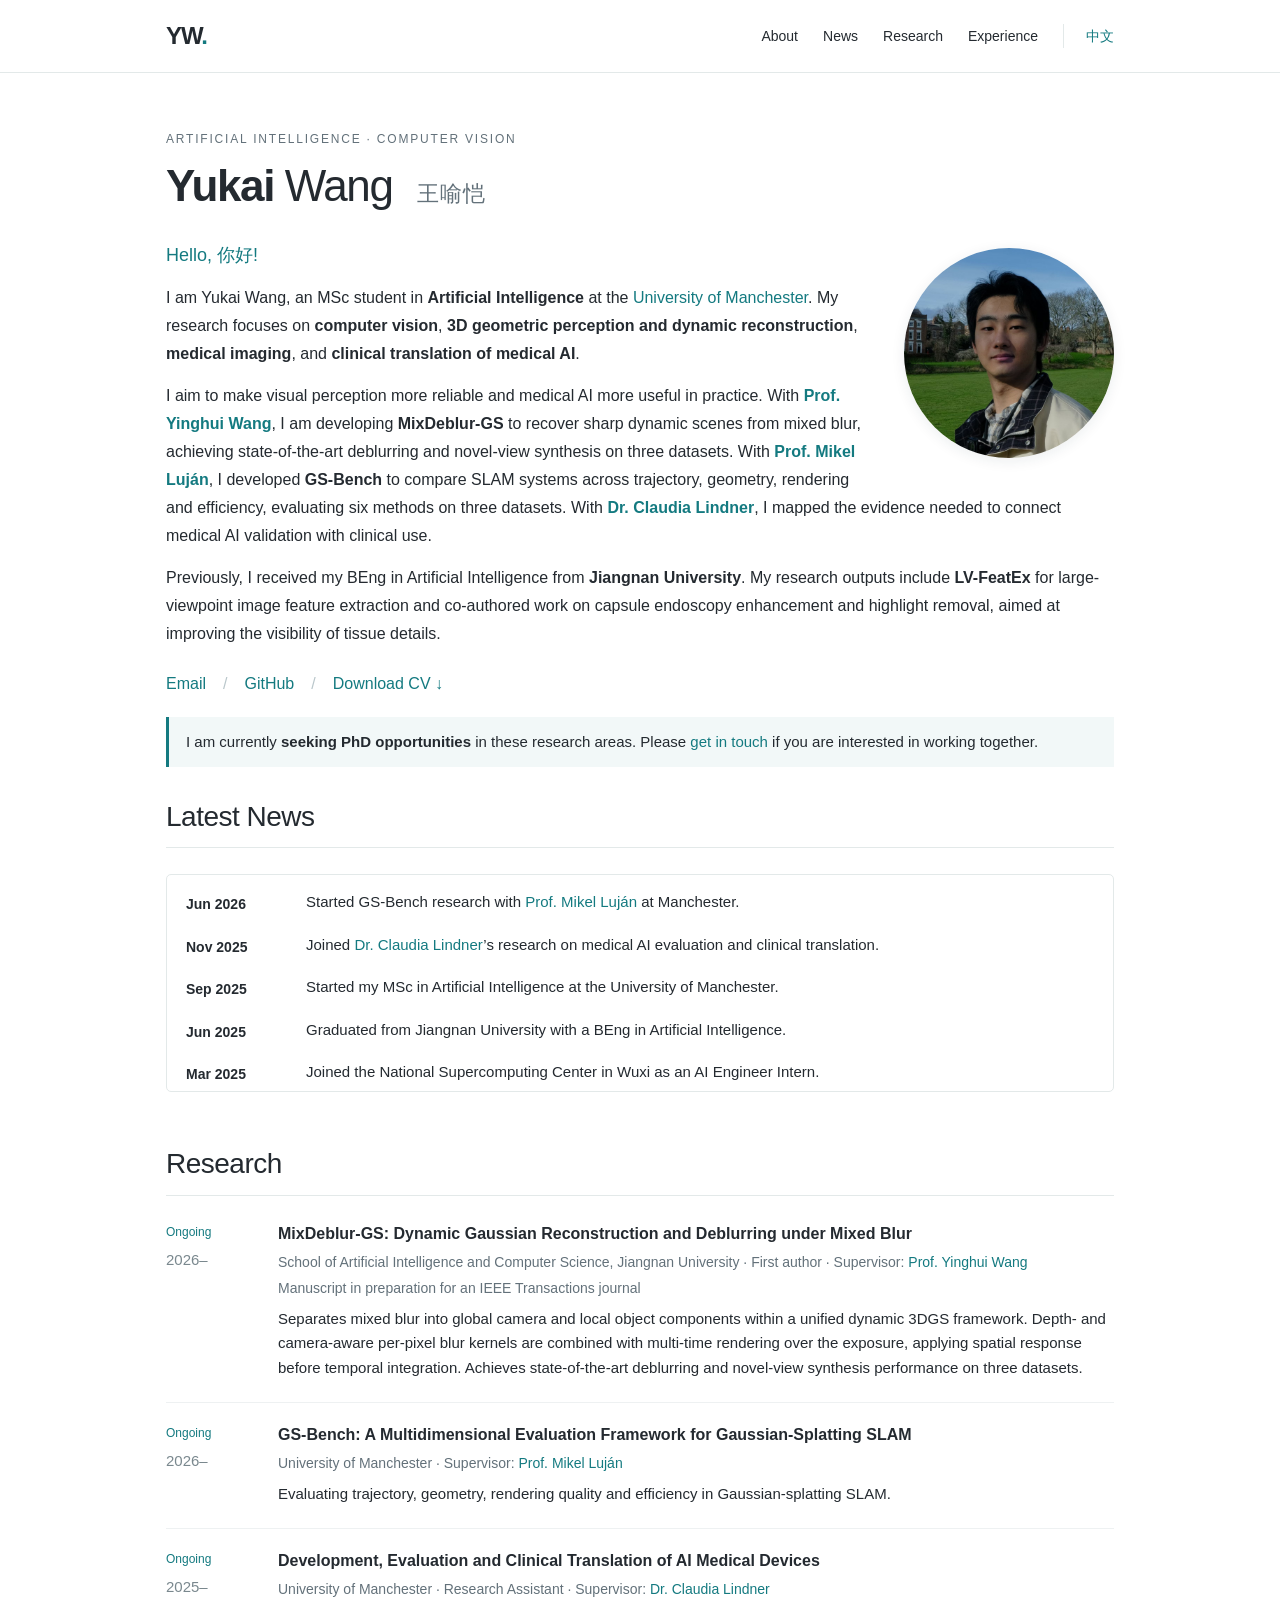
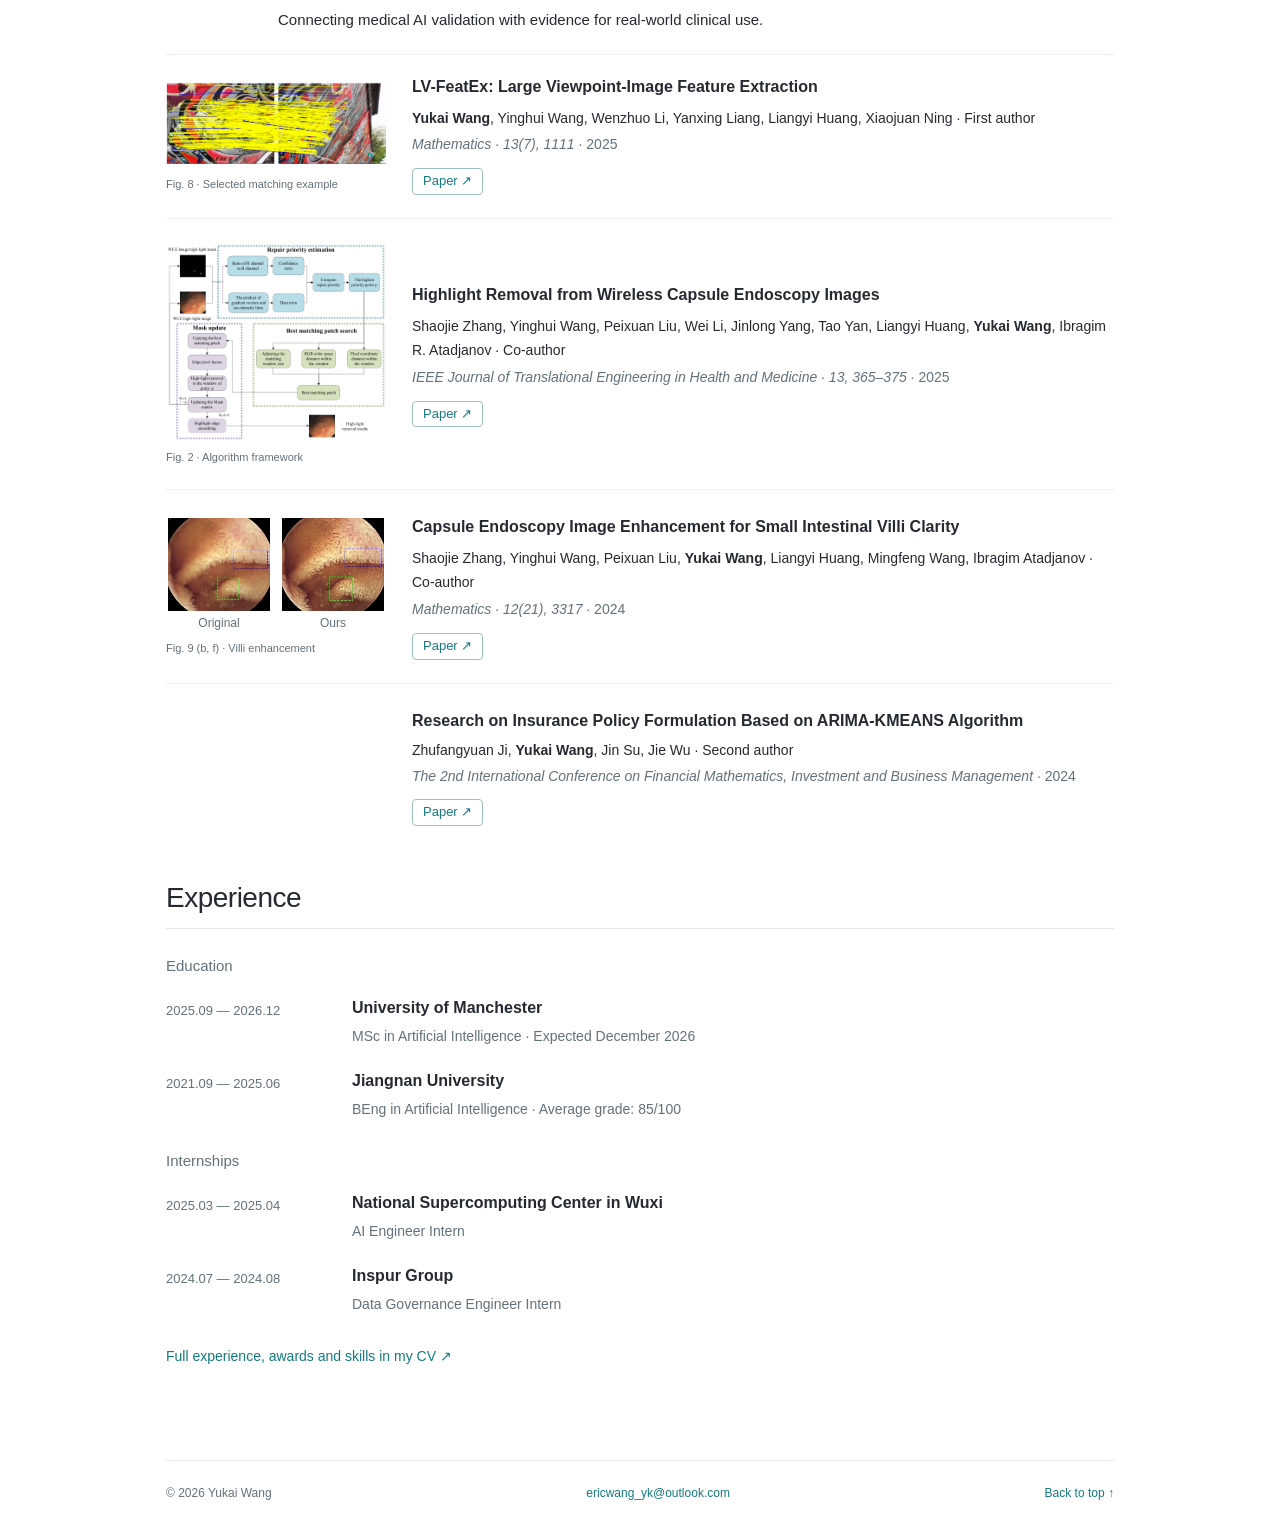
==== commit 15e7ba63: "Link Mikel Lujan to university listed homepage" ====
--- a/index.html
+++ b/index.html
@@ -3,7 +3,7 @@
 <body><a class="skip" href="#main">Skip to content</a><header class="topbar"><nav aria-label="Main navigation"><a class="wordmark" href="#about">YW<span>.</span></a><div class="navlinks"><a href="#about">About</a><a href="#news">News</a><a href="#publications">Research</a><a href="#experience">Experience</a><a class="language" href="zh.html" lang="zh-CN" aria-label="切换到中文版">中文</a></div></nav></header><main id="main"><section id="about" class="intro"><div class="heading"><p class="eyebrow">ARTIFICIAL INTELLIGENCE · COMPUTER VISION</p><h1><strong>Yukai</strong> Wang <span class="native">王喻恺</span></h1></div>
  <div class="portrait portrait-flip" tabindex="0" role="img" aria-label="Yukai Wang outdoors. Hover or focus to see a headshot."><div class="portrait-inner"><span class="portrait-face portrait-front"><img src="portrait-outdoor.jpg?v=20261022-garden" alt="" aria-hidden="true" width="210" height="210"></span><img class="portrait-face portrait-back" src="portrait.jpg" alt="" aria-hidden="true" width="210" height="210"></div></div>
  <div class="bio"><p class="hello">Hello, 你好!</p><p>I am Yukai Wang, an MSc student in <strong>Artificial Intelligence</strong> at the <a href="https://www.manchester.ac.uk/">University of Manchester</a>. My research focuses on <strong>computer vision</strong>, <strong>3D geometric perception and dynamic reconstruction</strong>, <strong>medical imaging</strong>, and <strong>clinical translation of medical AI</strong>.</p>
- <p>I aim to make visual perception more reliable and medical AI more useful in practice. With <strong><a href="https://ai.jiangnan.edu.cn/info/1008/2056.htm">Prof. Yinghui Wang</a></strong>, I am developing <strong>MixDeblur-GS</strong> to recover sharp dynamic scenes from mixed blur, achieving state-of-the-art deblurring and novel-view synthesis on three datasets. With <strong>Prof. Mikel Luján</strong>, I developed <strong>GS-Bench</strong> to compare SLAM systems across trajectory, geometry, rendering and efficiency, evaluating six methods on three datasets. With <strong><a href="https://personalpages.manchester.ac.uk/staff/claudia.lindner/">Dr. Claudia Lindner</a></strong>, I mapped the evidence needed to connect medical AI validation with clinical use.</p>
+ <p>I aim to make visual perception more reliable and medical AI more useful in practice. With <strong><a href="https://ai.jiangnan.edu.cn/info/1008/2056.htm">Prof. Yinghui Wang</a></strong>, I am developing <strong>MixDeblur-GS</strong> to recover sharp dynamic scenes from mixed blur, achieving state-of-the-art deblurring and novel-view synthesis on three datasets. With <strong><a href="https://apt.cs.manchester.ac.uk/people/mlujan/">Prof. Mikel Luján</a></strong>, I developed <strong>GS-Bench</strong> to compare SLAM systems across trajectory, geometry, rendering and efficiency, evaluating six methods on three datasets. With <strong><a href="https://personalpages.manchester.ac.uk/staff/claudia.lindner/">Dr. Claudia Lindner</a></strong>, I mapped the evidence needed to connect medical AI validation with clinical use.</p>
  <p>Previously, I received my BEng in Artificial Intelligence from <strong>Jiangnan University</strong>. My research outputs include <strong>LV-FeatEx</strong> for large-viewpoint image feature extraction and co-authored work on capsule endoscopy enhancement and highlight removal, aimed at improving the visibility of tissue details.</p></div>
  <div class="contact"><a href="mailto:ericwang_yk@outlook.com">Email</a><span>/</span><a href="https://github.com/Ericwangyk">GitHub</a><span>/</span><a href="Yukai_Wang.pdf" download>Download CV <span aria-hidden="true">↓</span></a></div>
- <p class="phd-notice">I am currently <strong>seeking PhD opportunities</strong> in these research areas. Please <a href="mailto:ericwang_yk@outlook.com">get in touch</a> if you are interested in working together.</p></section><section id="news"><h2>Latest News</h2><div class="news-list" tabindex="0" role="region" aria-label="Latest news, scroll for more"><div class="news-row"><time>Jun 2026</time><p>Started GS-Bench research with Prof. Mikel Luján at Manchester.</p></div><div class="news-row"><time>Nov 2025</time><p>Joined <a href="https://personalpages.manchester.ac.uk/staff/claudia.lindner/">Dr. Claudia Lindner</a>’s research on medical AI evaluation and clinical translation.</p></div><div class="news-row"><time>Sep 2025</time><p>Started my MSc in Artificial Intelligence at the University of Manchester.</p></div><div class="news-row"><time>Jun 2025</time><p>Graduated from Jiangnan University with a BEng in Artificial Intelligence.</p></div><div class="news-row"><time>Mar 2025</time><p>Joined the National Supercomputing Center in Wuxi as an AI Engineer Intern.</p></div><div class="news-row"><time>Jul 2024</time><p>Joined Inspur Group as a Data Governance Engineer Intern.</p></div></div></section><section id="publications"><h2>Research</h2><span id="research" class="anchor"></span><article class="publication"><div class="research-label"><span>Ongoing</span><time>2026–</time></div><div><h3>MixDeblur-GS: Dynamic Gaussian Reconstruction and Deblurring under Mixed Blur</h3><p class="meta">School of Artificial Intelligence and Computer Science, Jiangnan University · First author · Supervisor: <a href="https://ai.jiangnan.edu.cn/info/1008/2056.htm">Prof. Yinghui Wang</a></p><p class="meta">Manuscript in preparation for an IEEE Transactions journal</p><p class="research-brief">Separates mixed blur into global camera and local object components within a unified dynamic 3DGS framework. Depth- and camera-aware per-pixel blur kernels are combined with multi-time rendering over the exposure, applying spatial response before temporal integration. Achieves state-of-the-art deblurring and novel-view synthesis performance on three datasets.</p></div></article><article class="publication"><div class="research-label"><span>Ongoing</span><time>2026–</time></div><div><h3>GS-Bench: A Multidimensional Evaluation Framework for Gaussian-Splatting SLAM</h3><p class="meta">University of Manchester · Supervisor: Prof. Mikel Luján</p><p class="research-brief">Evaluating trajectory, geometry, rendering quality and efficiency in Gaussian-splatting SLAM.</p></div></article><article class="publication"><div class="research-label"><span>Ongoing</span><time>2025–</time></div><div><h3>Development, Evaluation and Clinical Translation of AI Medical Devices</h3><p class="meta">University of Manchester · Research Assistant · Supervisor: <a href="https://personalpages.manchester.ac.uk/staff/claudia.lindner/">Dr. Claudia Lindner</a></p><p class="research-brief">Connecting medical AI validation with evidence for real-world clinical use.</p></div></article><article class="publication illustrated"><figure class="paper-figure"><a href="lv-featex.png" target="_blank" rel="noopener" aria-label="View full figure: Feature matching across viewpoints"><img src="lv-teaser.png" alt="LV-FeatEx matching the same graffiti scene across viewpoints" loading="lazy" width="550" height="205"></a><figcaption><a href="https://www.mdpi.com/2227-7390/13/7/1111">Fig. 8 · Selected matching example</a></figcaption></figure><div><h3><a href="https://doi.org/10.3390/math13071111">LV-FeatEx: Large Viewpoint-Image Feature Extraction</a></h3><p class="authors"><strong>Yukai Wang</strong>, Yinghui Wang, Wenzhuo Li, Yanxing Liang, Liangyi Huang, Xiaojuan Ning · First author</p><p class="meta"><em>Mathematics · 13(7), 1111</em> · 2025</p><a class="paper-link" href="https://doi.org/10.3390/math13071111">Paper ↗</a></div></article><article class="publication illustrated"><figure class="paper-figure"><a href="highlight-flow.png" target="_blank" rel="noopener" aria-label="View full figure: Comparison of endoscopy highlight removal methods"><img src="highlight-flow.png" alt="Algorithm framework for capsule endoscopy highlight removal" loading="lazy" width="1016" height="912"></a><figcaption><a href="https://doi.org/10.1109/JTEHM.2025.3591236">Fig. 2 · Algorithm framework</a></figcaption></figure><div><h3><a href="https://doi.org/10.1109/JTEHM.2025.3591236">Highlight Removal from Wireless Capsule Endoscopy Images</a></h3><p class="authors">Shaojie Zhang, Yinghui Wang, Peixuan Liu, Wei Li, Jinlong Yang, Tao Yan, Liangyi Huang, <strong>Yukai Wang</strong>, Ibragim R. Atadjanov · Co-author</p><p class="meta"><em>IEEE Journal of Translational Engineering in Health and Medicine · 13, 365–375</em> · 2025</p><a class="paper-link" href="https://doi.org/10.1109/JTEHM.2025.3591236">Paper ↗</a></div></article><article class="publication illustrated"><figure class="paper-figure"><a href="villi.png" target="_blank" rel="noopener" aria-label="View full figure: Original and enhanced small-intestinal villi images"><span class="preview-pair"><span class="preview-panel"><img src="villi-before.png" alt="Original" loading="lazy"><span>Original</span></span><span class="preview-panel"><img src="villi-after.png" alt="Ours" loading="lazy"><span>Ours</span></span></span></a><figcaption><a href="https://doi.org/10.3390/math12213317">Fig. 9 (b, f) · Villi enhancement</a></figcaption></figure><div><h3><a href="https://www.mdpi.com/2227-7390/12/21/3317">Capsule Endoscopy Image Enhancement for Small Intestinal Villi Clarity</a></h3><p class="authors">Shaojie Zhang, Yinghui Wang, Peixuan Liu, <strong>Yukai Wang</strong>, Liangyi Huang, Mingfeng Wang, Ibragim Atadjanov · Co-author</p><p class="meta"><em>Mathematics · 12(21), 3317</em> · 2024</p><a class="paper-link" href="https://www.mdpi.com/2227-7390/12/21/3317">Paper ↗</a></div></article><article class="publication text-only"><div><h3><a href="https://doi.org/10.54097/491e2j22">Research on Insurance Policy Formulation Based on ARIMA-KMEANS Algorithm</a></h3><p class="authors">Zhufangyuan Ji, <strong>Yukai Wang</strong>, Jin Su, Jie Wu · Second author</p><p class="meta"><em>The 2nd International Conference on Financial Mathematics, Investment and Business Management</em> · 2024</p><a class="paper-link" href="https://doi.org/10.54097/491e2j22">Paper ↗</a></div></article></section><section id="experience"><h2>Experience</h2><h3 class="group-heading">Education</h3><article class="timeline-row compact"><time>2025.09 — 2026.12</time><div><h3>University of Manchester</h3><p class="meta">MSc in Artificial Intelligence · Expected December 2026</p></div></article><article class="timeline-row compact"><time>2021.09 — 2025.06</time><div><h3>Jiangnan University</h3><p class="meta">BEng in Artificial Intelligence · Average grade: 85/100</p></div></article><h3 class="group-heading">Internships</h3><article class="timeline-row compact"><time>2025.03 — 2025.04</time><div><h3>National Supercomputing Center in Wuxi</h3><p class="meta">AI Engineer Intern</p></div></article><article class="timeline-row compact"><time>2024.07 — 2024.08</time><div><h3>Inspur Group</h3><p class="meta">Data Governance Engineer Intern</p></div></article><p class="cv-note"><a href="Yukai_Wang.pdf">Full experience, awards and skills in my CV ↗</a></p></section></main><footer><span>© 2026 Yukai Wang</span><a href="mailto:ericwang_yk@outlook.com">ericwang_yk@outlook.com</a><a href="#about">Back to top ↑</a></footer></body></html>+ <p class="phd-notice">I am currently <strong>seeking PhD opportunities</strong> in these research areas. Please <a href="mailto:ericwang_yk@outlook.com">get in touch</a> if you are interested in working together.</p></section><section id="news"><h2>Latest News</h2><div class="news-list" tabindex="0" role="region" aria-label="Latest news, scroll for more"><div class="news-row"><time>Jun 2026</time><p>Started GS-Bench research with <a href="https://apt.cs.manchester.ac.uk/people/mlujan/">Prof. Mikel Luján</a> at Manchester.</p></div><div class="news-row"><time>Nov 2025</time><p>Joined <a href="https://personalpages.manchester.ac.uk/staff/claudia.lindner/">Dr. Claudia Lindner</a>’s research on medical AI evaluation and clinical translation.</p></div><div class="news-row"><time>Sep 2025</time><p>Started my MSc in Artificial Intelligence at the University of Manchester.</p></div><div class="news-row"><time>Jun 2025</time><p>Graduated from Jiangnan University with a BEng in Artificial Intelligence.</p></div><div class="news-row"><time>Mar 2025</time><p>Joined the National Supercomputing Center in Wuxi as an AI Engineer Intern.</p></div><div class="news-row"><time>Jul 2024</time><p>Joined Inspur Group as a Data Governance Engineer Intern.</p></div></div></section><section id="publications"><h2>Research</h2><span id="research" class="anchor"></span><article class="publication"><div class="research-label"><span>Ongoing</span><time>2026–</time></div><div><h3>MixDeblur-GS: Dynamic Gaussian Reconstruction and Deblurring under Mixed Blur</h3><p class="meta">School of Artificial Intelligence and Computer Science, Jiangnan University · First author · Supervisor: <a href="https://ai.jiangnan.edu.cn/info/1008/2056.htm">Prof. Yinghui Wang</a></p><p class="meta">Manuscript in preparation for an IEEE Transactions journal</p><p class="research-brief">Separates mixed blur into global camera and local object components within a unified dynamic 3DGS framework. Depth- and camera-aware per-pixel blur kernels are combined with multi-time rendering over the exposure, applying spatial response before temporal integration. Achieves state-of-the-art deblurring and novel-view synthesis performance on three datasets.</p></div></article><article class="publication"><div class="research-label"><span>Ongoing</span><time>2026–</time></div><div><h3>GS-Bench: A Multidimensional Evaluation Framework for Gaussian-Splatting SLAM</h3><p class="meta">University of Manchester · Supervisor: <a href="https://apt.cs.manchester.ac.uk/people/mlujan/">Prof. Mikel Luján</a></p><p class="research-brief">Evaluating trajectory, geometry, rendering quality and efficiency in Gaussian-splatting SLAM.</p></div></article><article class="publication"><div class="research-label"><span>Ongoing</span><time>2025–</time></div><div><h3>Development, Evaluation and Clinical Translation of AI Medical Devices</h3><p class="meta">University of Manchester · Research Assistant · Supervisor: <a href="https://personalpages.manchester.ac.uk/staff/claudia.lindner/">Dr. Claudia Lindner</a></p><p class="research-brief">Connecting medical AI validation with evidence for real-world clinical use.</p></div></article><article class="publication illustrated"><figure class="paper-figure"><a href="lv-featex.png" target="_blank" rel="noopener" aria-label="View full figure: Feature matching across viewpoints"><img src="lv-teaser.png" alt="LV-FeatEx matching the same graffiti scene across viewpoints" loading="lazy" width="550" height="205"></a><figcaption><a href="https://www.mdpi.com/2227-7390/13/7/1111">Fig. 8 · Selected matching example</a></figcaption></figure><div><h3><a href="https://doi.org/10.3390/math13071111">LV-FeatEx: Large Viewpoint-Image Feature Extraction</a></h3><p class="authors"><strong>Yukai Wang</strong>, Yinghui Wang, Wenzhuo Li, Yanxing Liang, Liangyi Huang, Xiaojuan Ning · First author</p><p class="meta"><em>Mathematics · 13(7), 1111</em> · 2025</p><a class="paper-link" href="https://doi.org/10.3390/math13071111">Paper ↗</a></div></article><article class="publication illustrated"><figure class="paper-figure"><a href="highlight-flow.png" target="_blank" rel="noopener" aria-label="View full figure: Comparison of endoscopy highlight removal methods"><img src="highlight-flow.png" alt="Algorithm framework for capsule endoscopy highlight removal" loading="lazy" width="1016" height="912"></a><figcaption><a href="https://doi.org/10.1109/JTEHM.2025.3591236">Fig. 2 · Algorithm framework</a></figcaption></figure><div><h3><a href="https://doi.org/10.1109/JTEHM.2025.3591236">Highlight Removal from Wireless Capsule Endoscopy Images</a></h3><p class="authors">Shaojie Zhang, Yinghui Wang, Peixuan Liu, Wei Li, Jinlong Yang, Tao Yan, Liangyi Huang, <strong>Yukai Wang</strong>, Ibragim R. Atadjanov · Co-author</p><p class="meta"><em>IEEE Journal of Translational Engineering in Health and Medicine · 13, 365–375</em> · 2025</p><a class="paper-link" href="https://doi.org/10.1109/JTEHM.2025.3591236">Paper ↗</a></div></article><article class="publication illustrated"><figure class="paper-figure"><a href="villi.png" target="_blank" rel="noopener" aria-label="View full figure: Original and enhanced small-intestinal villi images"><span class="preview-pair"><span class="preview-panel"><img src="villi-before.png" alt="Original" loading="lazy"><span>Original</span></span><span class="preview-panel"><img src="villi-after.png" alt="Ours" loading="lazy"><span>Ours</span></span></span></a><figcaption><a href="https://doi.org/10.3390/math12213317">Fig. 9 (b, f) · Villi enhancement</a></figcaption></figure><div><h3><a href="https://www.mdpi.com/2227-7390/12/21/3317">Capsule Endoscopy Image Enhancement for Small Intestinal Villi Clarity</a></h3><p class="authors">Shaojie Zhang, Yinghui Wang, Peixuan Liu, <strong>Yukai Wang</strong>, Liangyi Huang, Mingfeng Wang, Ibragim Atadjanov · Co-author</p><p class="meta"><em>Mathematics · 12(21), 3317</em> · 2024</p><a class="paper-link" href="https://www.mdpi.com/2227-7390/12/21/3317">Paper ↗</a></div></article><article class="publication text-only"><div><h3><a href="https://doi.org/10.54097/491e2j22">Research on Insurance Policy Formulation Based on ARIMA-KMEANS Algorithm</a></h3><p class="authors">Zhufangyuan Ji, <strong>Yukai Wang</strong>, Jin Su, Jie Wu · Second author</p><p class="meta"><em>The 2nd International Conference on Financial Mathematics, Investment and Business Management</em> · 2024</p><a class="paper-link" href="https://doi.org/10.54097/491e2j22">Paper ↗</a></div></article></section><section id="experience"><h2>Experience</h2><h3 class="group-heading">Education</h3><article class="timeline-row compact"><time>2025.09 — 2026.12</time><div><h3>University of Manchester</h3><p class="meta">MSc in Artificial Intelligence · Expected December 2026</p></div></article><article class="timeline-row compact"><time>2021.09 — 2025.06</time><div><h3>Jiangnan University</h3><p class="meta">BEng in Artificial Intelligence · Average grade: 85/100</p></div></article><h3 class="group-heading">Internships</h3><article class="timeline-row compact"><time>2025.03 — 2025.04</time><div><h3>National Supercomputing Center in Wuxi</h3><p class="meta">AI Engineer Intern</p></div></article><article class="timeline-row compact"><time>2024.07 — 2024.08</time><div><h3>Inspur Group</h3><p class="meta">Data Governance Engineer Intern</p></div></article><p class="cv-note"><a href="Yukai_Wang.pdf">Full experience, awards and skills in my CV ↗</a></p></section></main><footer><span>© 2026 Yukai Wang</span><a href="mailto:ericwang_yk@outlook.com">ericwang_yk@outlook.com</a><a href="#about">Back to top ↑</a></footer></body></html>
